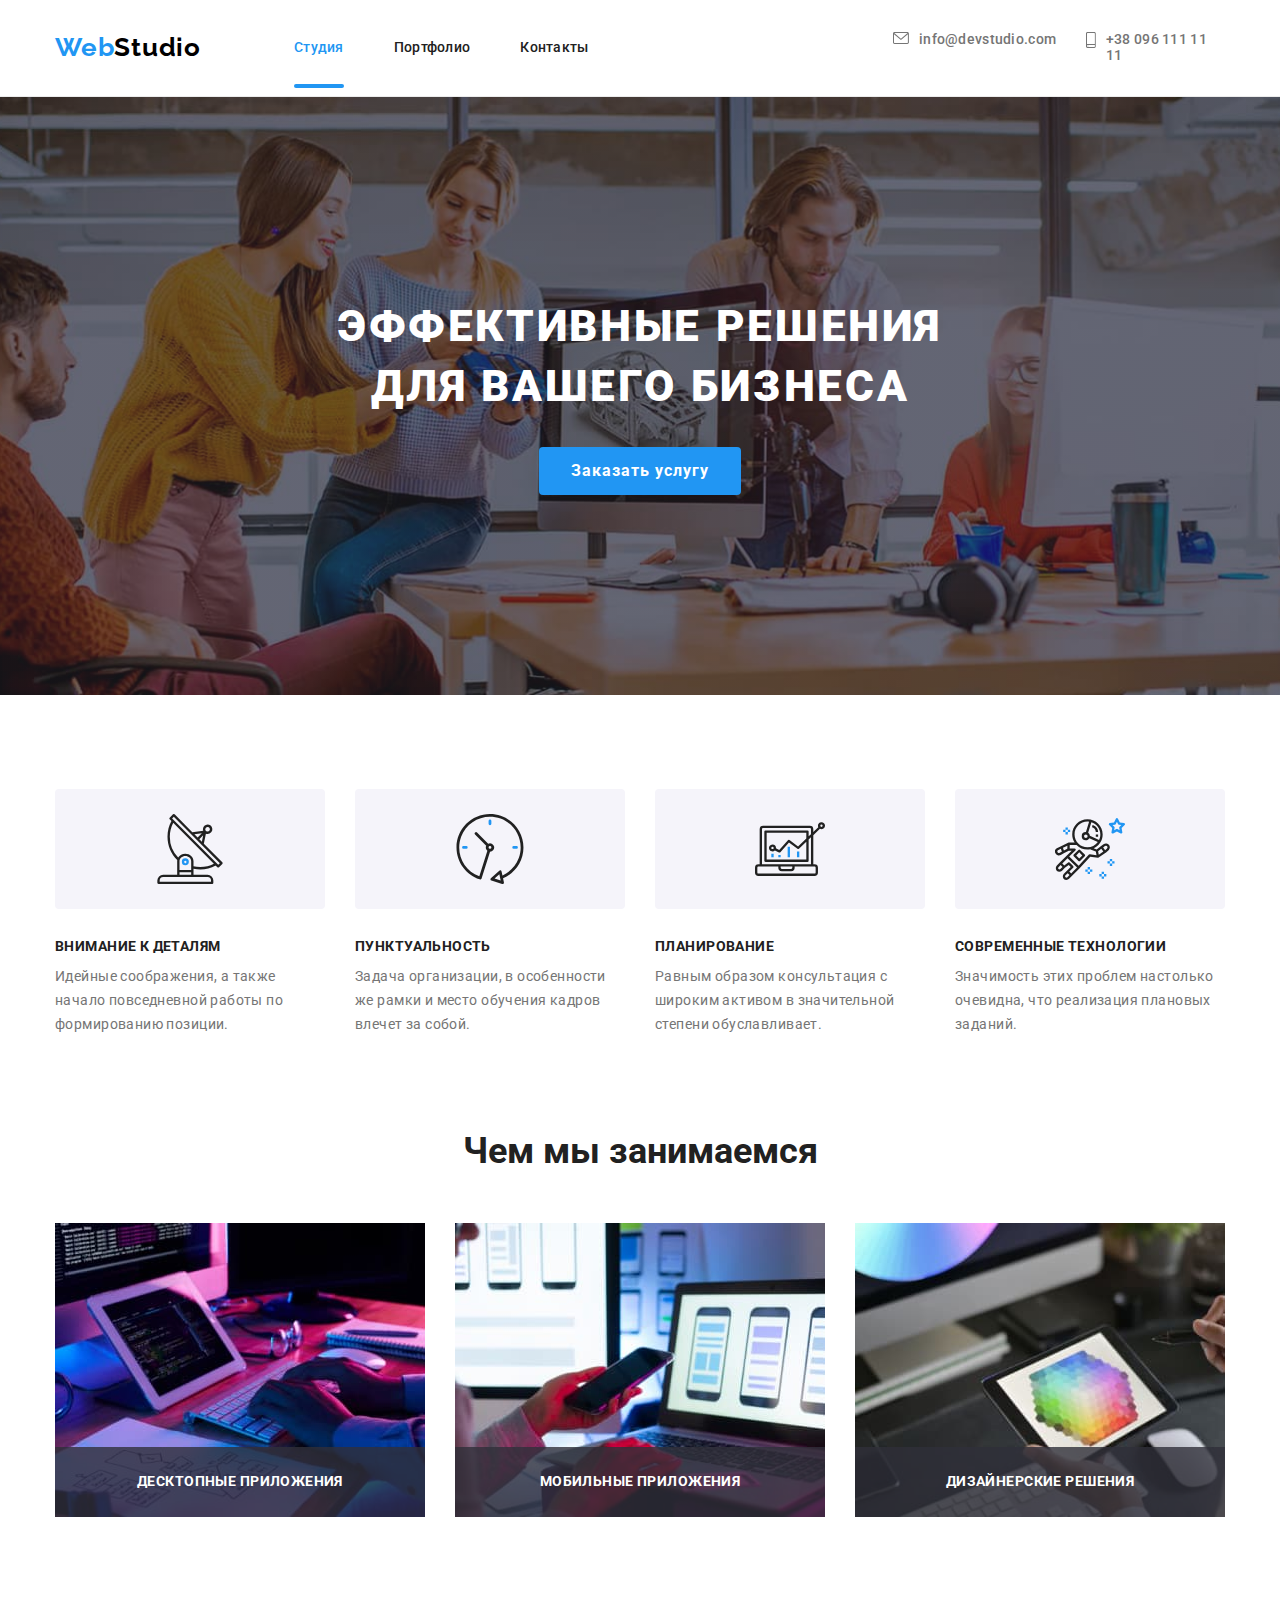
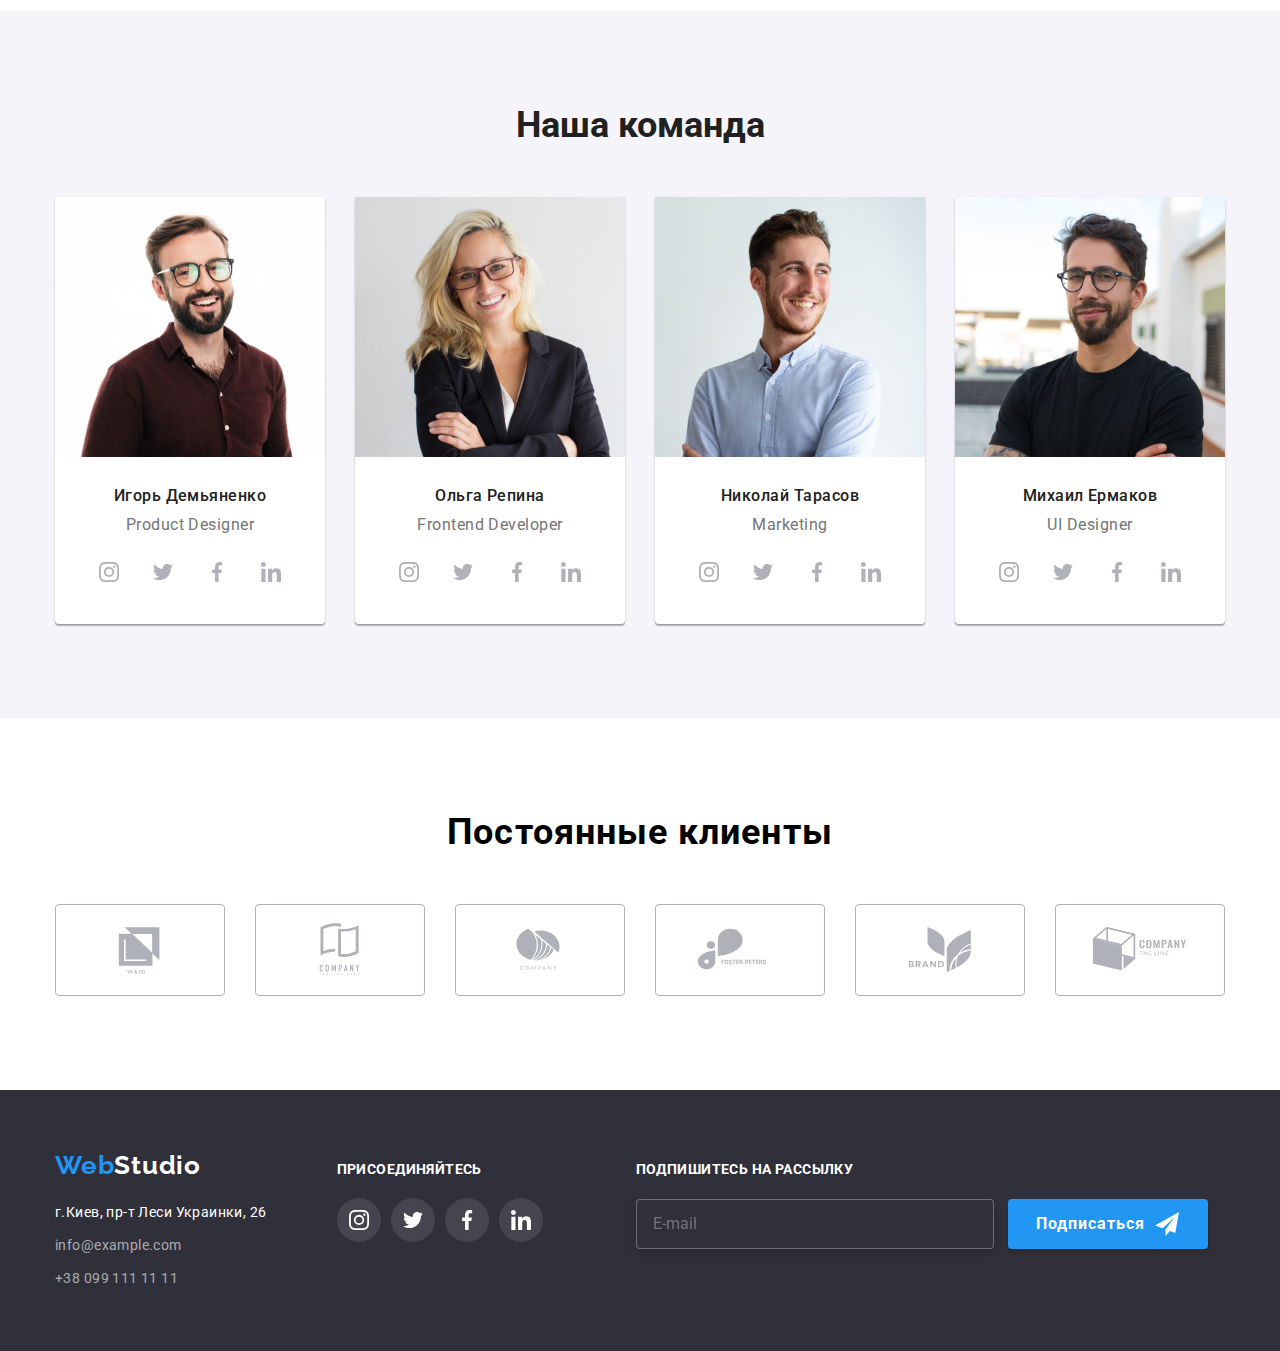
==== index.html @ eba752a4 "Initial commit" ====
<!DOCTYPE html>
<html lang="ru">
	<head>
		<meta charset="UTF-8" />
		<meta http-equiv="X-UA-Compatible" content="IE=edge" />
		<meta name="viewport" content="width=device-width, initial-scale=1.0" />
		<title>Document</title>
		<link
			href="https://fonts.googleapis.com/css2?family=Raleway:wght@700&family=Roboto:wght@400;500;700;900&display=swap"
			rel="stylesheet"
		/>
		<link
			rel="stylesheet"
			href="https://cdnjs.cloudflare.com/ajax/libs/modern-normalize/1.1.0/modern-normalize.min.css"
		/>
		<link rel="stylesheet" href="./css/main.css" />
	</head>
	<body>
    <header class="header">
      <div class="container nav-box">
        <nav class="site-nav">
          <a class="link-logo link link-logo-header" href="/"> <span class="logo">Web</span>Studio </a>
          <ul class="site-nav-list list">
            <li class="site-nav-item">
              <a class="site-nav-link link current-page  link-header current" href="./index.html">Студия</a>
            </li>
            <li class="site-nav-item">
              <a class="site-nav-link link  link-header " href="./portfolio.html">Портфолио</a>
            </li>
            <li class="site-nav-item">
              <a class="site-nav-link link link-header" href="">Контакты</a>
            </li>
          </ul>
        </nav>
        <ul class="contact-list list ">
          <li class="contact-list-item">
            <a class="contact-link link " href="mailto:info@devstudio.com">
              <svg class="contact-list-icon" width="16px" height="12px">
                <use href="./images/symbol-defs.svg#envelope"></use>
              </svg>
              info@devstudio.com
            </a>
    
          </li>
          <li class="contact-list-item">
            <a class="contact-link link " href="tel:+380961111111">
              <svg class="contact-list-icon" width="10px" height="16px">
                <use href="./images/symbol-defs.svg#smartphone"></use>
              </svg>+38 096 111 11 11
            </a>
    
          </li>
        </ul>
      </div>
    </header>
		<main>
			<section class="hero">
				<div class="container">
					<h1 class="hero-title">Эффективные решения для вашего бизнеса</h1>
					<button class="btn" type="button" data-modal-open>Заказать услугу</button>
					<div class="backdrop is-hidden" data-modal>
						<div class="modal-wrapper">
							<button class="modal-btn" type="button" data-modal-close>
								<svg class="modal-btn-svg" fill="#000" xmlns="http://www.w3.org/2000/svg" width="11px" height="11px">
									<path
										d="M11 1.108 9.892 0 5.5 4.392 1.108 0 0 1.108 4.392 5.5 0 9.892 1.108 11 5.5 6.608 9.892 11 11 9.892 6.608 5.5 11 1.108Z"
										fill=""
									/>
								</svg>
							</button>
							<strong class="form-title">Оставьте свои данные, мы вам перезвоним</strong>
							<form class="modal-form">
								<!--данные пользователя-->
								<label class="form-group">
									<span class="form-label">Имя</span>
									<div class="form-input-box">
									<input class="form-input" type="text" name="user-name">	
									<svg class="form-icon" width="12px" height="12px">
										<use href="./images/symbol-defs.svg#icon-user"></use>
									</svg>
									</div>
								</label>
								
									<label class="form-group">
										<span class="form-label">Телефон</span>
										<div class="form-input-box">
										<input class="form-input" type="phone" name="user-name">
										<svg class="form-icon" width="13px" height="13px">
											<use href="./images/symbol-defs.svg#icon-modal-phone"></use>
										</svg>
										</div>
									</label>
									
										<label class="form-group">
											<span class="form-label">Почта</span>
											<div class="form-input-box">
											<input class="form-input" type="mail" name="user-name">
											<svg class="form-icon" width="15px" height="12px">
												<use href="./images/symbol-defs.svg#icon-modal-mail"></use>
											</svg>
											</div>
										</label>
										<label class="form-group-area">
											<span class="form-label">Комментарий</span>
											<textarea class="form-textarea" name="" id="" cols="10" rows="5" placeholder="Введите текст"></textarea>
										</label>
										<!--policy-privacy-->
										<label class="form-policy-group">
											<input type="checkbox" class="checkbox vissual-hidden"/>
											<span class="custom-checkbox">
												<svg class="custom-checkbox-icon" width="11px" height="8px">
													<use href="./images/symbol-defs.svg#icon-checked"></use>
												</svg>
											</span>
											<span class="form-policy-description"> Соглашаюсь с рассылкой и принимаю
											<a href="" class="policy-link">Условия договора</a>
											</span>
										</label>
										<button class="submit-btn" type="submit">Отправить</button>
							</form>
						</div>
					</div>
				</div>
			</section>
			<section class="section benefits-list">
				<div class="container">
					<h2 class="vissual-hidden">Наши преимущества</h2>

					<ul class="list list-ben">
						<li class="list-ben-item">
							<div class="list-ben-btn">
								<svg class="list-ben-icon">
									<use href="./images/symbol-defs.svg#antenna"></use>
								</svg>
							</div>
							<h3 class="benefits-title">Внимание к деталям</h3>
							<p class="benefits-item">
								Идейные соображения, а также начало повседневной работы по формированию позиции.
							</p>
						</li>
						<li class="list-ben-item">
							<div class="list-ben-btn">
								<svg class="list-ben-icon">
									<use href="./images/symbol-defs.svg#clock"></use>
								</svg>
							</div>
							<h3 class="benefits-title">Пунктуальность</h3>
							<p class="benefits-item">
								Задача организации, в особенности же рамки и место обучения кадров влечет за собой.
							</p>
						</li>
						<li class="list-ben-item">
							<div class="list-ben-btn">
								<svg class="list-ben-icon">
									<use href="./images/symbol-defs.svg#diagram"></use>
								</svg>
							</div>
							<h3 class="benefits-title">Планирование</h3>
							<p class="benefits-item">
								Равным образом консультация с широким активом в значительной степени обуславливает.
							</p>
						</li>
						<li class="list-ben-item">
							<div class="list-ben-btn">
								<svg class="list-ben-icon">
									<use href="./images/symbol-defs.svg#astronaut"></use>
								</svg>
							</div>
							<h3 class="benefits-title">Современные технологии</h3>
							<p class="benefits-item">Значимость этих проблем настолько очевидна, что реализация плановых заданий.</p>
						</li>
					</ul>
				</div>
			</section>
			<section class="section about-box">
				<div class="container">
					<h2 class="main-title">Чем мы занимаемся</h2>
					<ul class="list main-list">
						<li class="main-list-item">
							<a class="main-list-item-cont" description="Десктопные приложения" href="">
								<img src="./images/boxes/codding.jpg" alt="Пишем код" width="370" />
							</a>
						</li>
						<li class="main-list-item">
							<a class="main-list-item-cont" description="Мобильные приложения" href="">
								<img src="./images/boxes/adaptation.jpg" alt="Адаптируем" width="370" />
							</a>
						</li>
						<li class="main-list-item">
							<a class="main-list-item-cont" description="Дизайнерские решения" href="">
								<img src="./images/boxes/Design.jpg" alt="Делаем дизайн" width="370" />
							</a>
						</li>
					</ul>
				</div>
			</section>
			<section class="section our-team">
				<div class="container">
					<h2 class="main-title our-team-title">Наша команда</h2>
					<ul class="list team-list">
						<li class="team-list-item">
							<a href="">
								<img src="./images/workers/ihor.jpg" alt="Игорь Демьяненко" width="270" />
							</a>
							<div class="demyanenko">
								<h3 class="title-worker">Игорь Демьяненко</h3>
								<p class="title-worker-item" lang="en">Product Designer</p>
								<ul class="list social-list">
									<li class="social">
										<a href="" class="social-link">
											<svg class="social-icon">
												<use href="./images/symbol-defs.svg#instagram"></use>
											</svg>
										</a>
									</li>
									<li class="social">
										<a href="" class="social-link" >
											<svg class="social-icon">
												<use href="./images/symbol-defs.svg#twitter"></use>
											</svg>
										</a>
									</li>
									<li class="social">
										<a href="" class="social-link">
											<svg class="social-icon">
												<use href="./images/symbol-defs.svg#facebook"></use>
											</svg>
										</a>
									</li>

									<li class="social">
										<a href="" class="social-link">
											<svg class="social-icon">
												<use href="./images/symbol-defs.svg#linkedin"></use>
											</svg>
										</a>
									</li>
								</ul>
							</div>
						</li>
						<li class="team-list-item">
							<a href="">
								<img src="./images/workers/olha.jpg" alt="Ольга Репина" width="270" />
							</a>
							<div class="repina">
								<h3 class="title-worker">Ольга Репина</h3>
								<p class="title-worker-item" lang="en">Frontend Developer</p>
								<ul class="list social-list">
									<li class="social">
										<a href="" class="social-link">
											<svg class="social-icon">
												<use href="./images/symbol-defs.svg#instagram"></use>
											</svg>
										</a>
									</li>
									<li class="social">
										<a href="" class="social-link">
											<svg class="social-icon">
												<use href="./images/symbol-defs.svg#twitter"></use>
											</svg>
										</a>
									</li>
									<li class="social">
										<a href="" class="social-link">
											<svg class="social-icon">
												<use href="./images/symbol-defs.svg#facebook"></use>
											</svg>
										</a>
									</li>

									<li class="social">
										<a href="" class="social-link">
											<svg class="social-icon">
												<use href="./images/symbol-defs.svg#linkedin"></use>
											</svg>
										</a>
									</li>
								</ul>
							</div>
						</li>
						<li class="team-list-item">
							<a href="">
								<img src="./images/workers/nikolay.jpg" alt="Николай Тарасов" width="270" />
							</a>
							<div class="tarasov">
								<h3 class="title-worker">Николай Тарасов</h3>
								<p class="title-worker-item" lang="en">Marketing</p>
								<ul class="list social-list">
									<li class="social">
										<a href="" class="social-link">
											<svg class="social-icon">
												<use href="./images/symbol-defs.svg#instagram"></use>
											</svg>
										</a>
									</li>
									<li class="social">
										<a href="" class="social-link">
											<svg class="social-icon">
												<use href="./images/symbol-defs.svg#twitter"></use>
											</svg>
										</a>
									</li>
									<li class="social">
										<a href="" class="social-link">
											<svg class="social-icon">
												<use href="./images/symbol-defs.svg#facebook"></use>
											</svg>
										</a>
									</li>

									<li class="social">
										<a href="" class="social-link">
											<svg class="social-icon">
												<use href="./images/symbol-defs.svg#linkedin"></use>
											</svg>
										</a>
									</li>
								</ul>
							</div>
						</li>
						<li class="team-list-item">
							<a href="">
								<img src="./images/workers/mykhail.jpg" alt="Михаил Ермаков" width="270" />
							</a>
							<div class="ermakov">
								<h3 class="title-worker">Михаил Ермаков</h3>
								<p class="title-worker-item" lang="en">UI Designer</p>
								<ul class="list social-list">
									<li class="social">
										<a href="" class="social-link">
											<svg class="social-icon">
												<use href="./images/symbol-defs.svg#instagram"></use>
											</svg>
										</a>
									</li>
									<li class="social">
										<a href="" class="social-link">
											<svg class="social-icon">
												<use href="./images/symbol-defs.svg#twitter"></use>
											</svg>
										</a>
									</li>
									<li class="social">
										<a href="" class="social-link">
											<svg class="social-icon">
												<use href="./images/symbol-defs.svg#facebook"></use>
											</svg>
										</a>
									</li>

									<li class="social">
										<a href="" class="social-link">
											<svg class="social-icon">
												<use href="./images/symbol-defs.svg#linkedin"></use>
											</svg>
										</a>
									</li>
								</ul>
							</div>
						</li>
					</ul>
				</div>
			</section>
			<section class="section clients">
				<div class="container">
					<h2 class="client-title">Постоянные клиенты</h2>
					<ul class="clients-list list">
						<li class="client-list-item">
							<a href="" class="client-btn">
								<svg class="client-btn-icon">
									<use href="./images/symbol-defs.svg#Logo1"></use>
								</svg>
							</a>
						</li>
						<li class="client-list-item">
							<a href="" class="client-btn">
								<svg class="client-btn-icon">
									<use href="./images/symbol-defs.svg#Logo2"></use>
								</svg>
							</a>
						</li>
						<li class="client-list-item">
							<a href="" class="client-btn">
								<svg class="client-btn-icon">
									<use href="./images/symbol-defs.svg#Logo3"></use>
								</svg>
							</a>
						</li>
						<li class="client-list-item">
							<a href="" class="client-btn">
								<svg class="client-btn-icon">
									<use href="./images/symbol-defs.svg#Logo4"></use>
								</svg>
							</a>
						</li>
						<li class="client-list-item">
							<a href="" class="client-btn">
								<svg class="client-btn-icon">
									<use href="./images/symbol-defs.svg#Logo5"></use>
								</svg>
							</a>
						</li>
						<li class="client-list-item">
							<a href="" class="client-btn">
								<svg class="client-btn-icon">
									<use href="./images/symbol-defs.svg#Logo6"></use>
								</svg>
							</a>
						</li>
					</ul>
				</div>
			</section>
		</main>
		<footer class="footer">
			<div class="container foot-cont">
				<div class="footer-left">
					<a class="link-logo link footer-link" href="/">
						<span class="logo">Web</span><span class="logo-item">Studio</span>
					</a>
					<address class="foot-info">
						<ul class="list address-main">
							<li class="address-main-item"><a class="address link" href="">г.Киев, пр-т Леси Украинки, 26</a>
							</li>
							<li class="address-main-item"><a class="address-item link"
									href="mailto:info@example.com">info@example.com</a>
							</li>
							<li class="address-main-item"><a class="address-item link" href="tel:+380991111111">+38 099 111 11
									11</a></li>
						</ul>
					</address>
				</div>
				<div class="fotter-right">
					<h3 class="footer-title">присоединяйтесь</h3>
					<ul class="list footer-list">
						<li class="footer-list-item">
							<a href="" class="footer-btn">
								<svg class="footer-icon">
									<use href="./images/symbol-defs.svg#instagram"></use>
								</svg>
							</a>
						</li>
						<li class="footer-list-item">
							<a href="" class="footer-btn">
								<svg class="footer-icon">
									<use href="./images/symbol-defs.svg#twitter"></use>
								</svg>
							</a>
						</li>
						<li class="footer-list-item">
							<a href="" class="footer-btn">
								<svg class="footer-icon">
									<use href="./images/symbol-defs.svg#facebook"></use>
								</svg>
							</a>
						</li>
						<li class="footer-list-item">
							<a href="" class="footer-btn">
								<svg class="footer-icon">
									<use href="./images/symbol-defs.svg#linkedin"></use>
								</svg>
							</a>
						</li>
					</ul>
				</div>
				<div class="fotter-modal">
					<strong class="fotter-label">подпишитесь на рассылку</strong>
					<form class="footer-form">
						<label class="footer-modal-group">
							<input type="mail" name="user-mail" class="footer-form-input" placeholder="E-mail" />
						</label>
						<button type="submit" class="footer-form-btn">
							Подписаться
							<svg class="footer-form-icon" width="24px" height="24px">
								<use href="./images/symbol-defs.svg#icon-send"></use>
							</svg>
						</button>
					</form>
				</div>
			</div>
		</footer>
    <script src="./js/modal.js"></script>
	</body>
</html>
---- css/main.css ----
:root {
  --duration: 250ms;
  --timing-function: cubic-bezier(0.4, 0, 0.2, 1);
  --primary-text-color: #212121;
  --secondary-text-color: #757575;
  --primary-white-color: #ffffff;
  --accent-color: #2196f3;
  --backround-color: #2f303a;
}
body {
	background-color: var(--primary-white-color);
	font-family: "Roboto", sans-serif;
}

a {
	color: var(--primary-text-color);
	text-decoration: none;
}
.vissual-hidden {
	position: absolute;
	white-space: nowrap;
	width: 1px;
	height: 1px;
	overflow: hidden;
	border: 0;
	padding: 0;
	margin: -1px;
	clip: rect(0 0 0 0);
	clip-path: inset(50%);
}
.list {
	list-style-type: none;
	margin: 0;
	padding: 0;
}
.container {
	width: 1200px;
	padding-right: 15px;
	padding-left: 15px;
	margin-left: auto;
	margin-right: auto;
}
h1,
h2,
h3,
p,
ul {
	margin: 0;
}
img {
	display: block;
}
.section {
	padding-top: 94px;
	padding-bottom: 94px;
}

/*header*/
/*nav-section*/
.header {
	border-bottom: 1px solid #ececec;
}

.link-header {
	padding-top: 32px;
	padding-bottom: 32px;
	display: inline-block;
}

.link-logo-header {
	padding-top: 24px;
	padding-bottom: 24px;
}

.nav-box {
	display: flex;
	align-items: center;
}

.link-logo {
	font-family: "Raleway", sans-serif;
	color: #000000;
	font-weight: 700;
	font-size: 26px;
	line-height: 1.19;
	letter-spacing: 0.03em;
	margin-right: 93px;
}

.logo {
	color: var(--accent-color);
}

.site-nav {
	display: flex;
}

.current-page {
	color: var(--accent-color);
}

.site-nav-list {
	color: var(--primary-text-color);
	font-weight: 500;
	font-size: 14px;
	line-height: 1.14;
	letter-spacing: 0.02em;
	margin-right: 305px;
	padding: 0;
	display: flex;
	width: 294px;
}

.site-nav-item {
	color: black;
}

.site-nav-item:not(:last-child) {
	margin-right: 50px;
}

.site-nav-link {
	position: relative;
	transition: color var(--duration) var(--timing-function);
}

.site-nav-link:hover,
.site-nav-link:focus {
	color: var(--accent-color);
}

.site-nav-link.current::after {
	position: absolute;
	bottom: 0;
	left: 0;
	content: '';
	display: block;
	width: 100%;
	height: 4px;
	background-color: var(--accent-color);
	border-radius: 2px;
}

.site-nav-link:hover::after {
	position: absolute;
	bottom: 0;
	left: 0;
	content: '';
	display: block;
	width: 100%;
	height: 4px;
	background-color: var(--accent-color);
	border-radius: 2px;
}

/*contact-section*/

.contact-list {
	display: flex;
	padding-top: 32px;
	padding-bottom: 32px;
}

.contact-list-item {
	display: inline-flex;
}

.contact-list-icon {
	margin-right: 10px;
	fill: currentColor;
}

.contact-list-item:not(:last-child) {
	margin-right: 30px;
}

.contact-link {
	color: var(--secondary-text-color);
	font-weight: 500;
	font-size: 14px;
	line-height: 1.14;
	letter-spacing: 0.02em;
	display: flex;
	transition: color var(--duration) var(--timing-function);
}

.contact-link:hover,
.contact-link:focus,
.contact-list-icon:hover {
color: var(--accent-color);
transition: transform var(--duration) var(--timing-function);
}
/*main*/
.hero {
	background-color: var(--backround-color);
	padding-top: 200px;
	padding-bottom: 200px;
	text-align: center;
	max-width: 1600px;
	margin-left: auto;
	margin-right: auto;
	background-image: linear-gradient(to right, rgba(47, 48, 58, 0.4), rgba(47, 48, 58, 0.4)),
		url(../images/background.jpg);
	background-size: cover;
	background-repeat: no-repeat;
	background-position: center;
}
/* modal-form*/
.hero .btn{

}
.backdrop{
	position: fixed;
	background-color: rgba(0, 0, 0, 0.2);
	width: 100%;
	height: 100%;
	left: 0px;
	top: 0px;
	z-index: 1;
	transition: opacity var(--duration) var(--timing-function),
			visibility var(--duration) var(--timing-function);
	
}
.backdrop.is-hidden{
	opacity: 0;
	visibility: hidden;
	pointer-events: none;
	
}
.modal-wrapper{
	position: absolute;
	background-color: var(--primary-white-color) ;
	padding: 40px;
	width: 528px;
	left: 50%;
	top: 50%;
	transform: translate(-50%, -45%);
	box-shadow: 0px 1px 3px rgba(0, 0, 0, 0.12), 0px 1px 1px rgba(0, 0, 0, 0.14), 0px 2px 1px rgba(0, 0, 0, 0.2);
	border-radius: 4px;
	transition: transform var(--duration) var(--timing-function);

}
.backdrop.is-hidden .modal-wrapper {
	transform: translate(-50%, -50%) scale(0.5);
}
.modal-btn{
	position: absolute;
	width: 30px;
	height: 30px;
	right: 8px;
	top: 8px;
	display: flex;
	justify-content: center;
	align-items: center;
	padding: 0;
	border-radius: 50%;
	cursor: pointer;
	border: 1px solid rgba(0, 0, 0, 0.1);
	background-color: transparent;
	
}
.modal-btn-svg{
transition: fill var(--duration) var(--timing-function);
}
.modal-btn:hover .modal-btn-svg
{
	fill: var(--accent-color) ;
}
/*modal-form*/
.form-title{
	display: block;
	margin-bottom: 30px;
	text-align: center;
	font-family: 'Roboto';
	font-style: normal;
	font-weight: 700;
	font-size: 20px;
	line-height: 1.15;
	text-align: center;
	letter-spacing: 0.03em;
	color: var(--primary-text-color);
}
.modal-form{

}
.form-group
{
	display: block;
	margin: 0;
}
.form-group:not(:last-child){
	margin-bottom: 10px;
}
.form-label{
	display: block;
	width: 25px;
	font-family: 'Roboto';
	font-style: normal;
	font-weight: 400;
	font-size: 12px;
	line-height: 1.16;
	letter-spacing: 0.01em;
	padding: 0;
	color: var(--secondary-text-color);
	margin-bottom: 5px;
}
.form-input-box{
	position: relative;
}
.form-input{
	display: block;
	border: 1px solid rgba(33, 33, 33, 0.2);
	border-radius: 4px;
	box-sizing: border-box;
	width: 100%;
	height: 40px;
	padding: 10px 36px;
	outline: transparent;
	cursor: pointer;
	transition: border-color var(--duration) var(--timing-function);
}
.form-input:hover,
.form-input:focus
{
	border-color: var(--accent-color);
	cursor: pointer;
}
.form-input:hover+.form-icon,
.form-input:focus+.form-icon
{
	fill: var(--accent-color);
}



.form-icon{
	display: block;
	position: absolute;
	top:50%;
	left: 5%;
	transform: translate(-50%,-50%);
	fill: #212121;
	transition: fill var(--duration) var(--timing-function);
}
.form-textarea{
	display: block;
	width: 100%;
	border: 1px solid rgba(33, 33, 33, 0.2);
	border-radius: 4px;
	padding: 12px 16px;
	resize: none;
	transition: border-color var(--duration) var(--timing-function);
}
.form-textarea::placeholder{
	color: rgba(117, 117, 117, 0.5);
	font-family: 'Roboto';
	font-style: normal;
	font-weight: 400;
	font-size: 12px;
	line-height: 1.16;
	letter-spacing: 0.01em;
	
}
.form-textarea:hover,
.form-textarea:focus
{
	border-color:var(--accent-color)
}
.form-group-area{
	display: block;
	margin-bottom: 20px;
}
.form-policy-group {
	display: flex;
	align-items:center ;
	justify-content: center;
	margin-bottom: 30px;
	
}
.checkbox {
	
}
.custom-checkbox{
	display: flex;
	justify-content: center;
	align-items: center;
	margin-right: 9px;
	width: 16px;
	height: 15px;
	border-radius: 2px; 
	outline: 2px solid var(--primary-text-color);
	outline-offset: -2px;
	transition: background-color var(--duration) var(--timing-function);
}
.checkbox:checked+.custom-checkbox{
	background-color: var(--accent-color);
	outline: none;
	transition: outline var(--duration) var(--timing-function);
}
.custom-checkbox-icon{
	fill: var(--primary-white-color);
	opacity: 0;
	transition: opacity var(--duration) var(--timing-function);
}
.checkbox:checked + .custom-checkbox .custom-checkbox-icon{
	opacity: 1;
}
.form-policy-description{
	font-family: 'Roboto';
	font-style: normal;
	font-weight: 400;
	font-size: 14px;
	line-height: 1.7;
	letter-spacing: 0.03em;
	color: var(--secondary-text-color);
}
.policy-link{
	color: var(--accent-color);
	text-decoration: underline;
}
.submit-btn{
	background-color: var(--accent-color);
	box-shadow: 0px 4px 4px rgba(0, 0, 0, 0.15);
	border-radius: 4px;
	width: 200px;
	height: 50px;
	border-color: transparent;
	color: var(--primary-white-color);
	font-family: 'Roboto';
	font-style: normal;
	font-weight: 700;
	font-size: 16px;
	line-height: 1.87;	
	align-items: center;
	text-align: center;
	letter-spacing: 0.06em;
	cursor: pointer;
	transition: background-color var(--duration) var(--timing-function),
				box-shadow var(--duration) var(--timing-function);
}
.submit-btn:hover,
.submit-btn:focus	{
	background-color: #188CE8;
}
.hero-title {	
	color: var(--primary-white-color);
	font-weight: 900;
	font-size: 44px;
	line-height: 1.36;
	text-align: center;
	letter-spacing: 0.06em;
	text-transform: uppercase;
	width: 696px;
	margin-top: 0;
	margin-bottom: 30px;
	margin-right: auto;
	margin-left: auto;
}

.btn {
	background-color: var(--accent-color);
	color: var(--primary-white-color);
	font-family: "Roboto", sans-serif;
	font-weight: 700;
	font-size: 16px;
	line-height: 1.8;
	letter-spacing: 0.06em;
	cursor: pointer;
	padding: 10px 32px;
	border: none;
	border-radius: 4px;
}

/*our-benefits*/
.benefits-list {
	padding-bottom: 94px;
}
.benefits {
	color: rgba(255, 255, 255, 1);
}
.list-ben {
	display: flex;
	padding: 0;
	margin: 0;
}
.list-ben-item {
	margin-right: 30px;
	width: 270px;
}
.list-ben-btn {
	display:flex;
	justify-content: center;
	width: 270px;
	height: 120px;
	border: none;
	background-color: rgba(245, 244, 250, 1);
	align-items: center;
	border-radius: 4px;
	margin-bottom: 30px;
}
.list-ben-icon {
	width: 70px;
	height: 70px;
}
.benefits-title {
	color: var(--primary-text-color);
	font-weight: 700;
	font-size: 14px;
	line-height: 1.14;
	letter-spacing: 0.03em;
	text-transform: uppercase;
	margin-bottom: 0;
	margin-top: 0;
}
.list-ben-item:not(:last-child) {
}
.benefits-item {
	color: var(--secondary-text-color);
	font-weight: 400;
	font-size: 14px;
	line-height: 1.71;
	letter-spacing: 0.03em;
	margin-top: 10px;
	margin-bottom: 0;
}
.main-title {
	color: var(--primary-text-color);
	font-weight: 700;
	font-size: 36px;
	line-height: 1.16;
	text-align: center;
	margin-top: 0;
	margin-bottom: 50px;
	margin-left: 0;
	margin-right: 0;
}

.about-box {
	padding-bottom: 94px;
	padding-top: 0;
	
	
}
.main-list {
	display: flex;
	padding: 0;
	
	
}
.main-list-item{
	position: relative;
}
.main-list-item-cont::after{
	content: attr(description);
	position: absolute;
	background-color:rgba(47, 48, 58, 0.8);
	display: flex;
	width: 100%;
	height: 70px;
	bottom: 0;
	left: 0;
	color:var(--primary-white-color);
	justify-content: center;
	align-items: center;
	font-family: 'Roboto';
	font-style: normal;
	font-weight: 700;
	font-size: 14px;
	line-height: 1.14;
	letter-spacing: 0.03em;
	text-transform: uppercase;
	
}
.main-list-item:not(:last-child) {
	margin-right: 30px;
}
.our-team {
	background-color: rgba(245, 244, 250, 1);
	padding-top: 94px;
}
.our-team-title {
}
.social-list {
	display: flex;
	justify-content: center;
	align-items: center;
	margin-top: 16px;
	margin-bottom: 30px;
}
.social {
	width: 44px;
	height: 44px;
	
}
.social:not(:last-child) {
	margin-right: 10px;
}
.social-link:hover,
.social-link:focus {
	background-color: var(--accent-color);
	transition: fill var(--duration) var(--timing-function);
}
.social-link {
	width: 100%;
	height: 100%;
	display: flex;
	justify-content: center;
	align-items: center;
	border-radius: 50%;
	transition: background-color var(--duration) var(--timing-function);
}
.social-link:hover .social-icon,
.social-link:focus .social-icon {
	fill: var(--primary-white-color);
	transition: transform var(--duration) var(--timing-function);
}

.social-icon {
	width: 20px;
	height: 20px;
	fill: #afb1b8;
	transition: fill var(--duration) var(--timing-function);
	
}
.team-list {
	display: flex;
	padding: 0;
}
.team-list-item {
	width: 270px;
	box-shadow: 0px 1px 3px rgba(0, 0, 0, 0.12), 0px 1px 1px rgba(0, 0, 0, 0.14), 0px 2px 1px rgba(0, 0, 0, 0.2);
	border-radius: 0px 0px 4px 4px;
	background-color: var(--primary-white-color);
}
.team-list-item:not(:last-child) {
	margin-right: 30px;
}
.demyanenko,
.repina,
.tarasov,
.ermakov {
	padding-top: 30px;
}
.title-worker {
	color: var(--primary-text-color);
	font-weight: 500;
	font-size: 16px;
	line-height: 1.18;
	text-align: center;
	letter-spacing: 0.03em;
	margin-bottom: 10px;
}
.title-worker-item {
	color: var(--secondary-text-color);
	font-weight: 400;
	font-size: 16px;
	line-height: 1.18;
	text-align: center;
	letter-spacing: 0.03em;
}
/*clients*/
.clients {
	align-items: center;
}
.client-title {
	font-family: "Roboto";
	font-style: normal;
	font-weight: 700;
	font-size: 36px;
	line-height: 1.16;
	text-align: center;
	letter-spacing: 0.03em;
	margin-bottom: 50px;
}
.clients-list {
	display: flex;
	justify-content: center;
	align-items: center;
}
.client-list-item {
	display: flex;
	border: 1px solid #afb1b8;
	border-radius: 4px;
	width: 170px;
	height: 92px;
	justify-content: center;
	align-items: center;
}
.client-list-item:not(:last-child) {
	margin-right: 30px;
}
.client-btn {
	display: flex;
	justify-content: center;
	align-items: center;
	width: 100%;
	height: 100%;
	transition: border-color var(--duration) var(--timing-function);
}
.client-btn-icon {
	width: 106px;
	height: 60px;
	fill: #afb1b8;
	transition: fill var(--duration) var(--timing-function);
}
.client-btn:hover .client-btn-icon,
.client-btn:focus .client-btn-icon {
	fill: var(--accent-color);
}
.client-list-item:hover,	
.client-list-item:focus {
	border-color: var(--accent-color);
	
}

/*footer*/
.footer {
	background-color: var(--backround-color);
	padding-top: 60px;
	padding-bottom: 60px;
}

.foot-cont {
	display: flex;
	align-items: baseline;
}

.footer-left {
	margin-right: 70px;
}

.foot-info {
	margin-top: 20px;
}

.logo-item {
	color: var(--primary-white-color);
}

.address {
	color: var(--primary-white-color);
	font-style: normal;
	font-weight: 400;
	font-size: 14px;
	line-height: 1.71;
	letter-spacing: 0.03em;
}

.address-main-item:not(:last-child) {
	margin-bottom: 9px;
}

.address-item {
	color: rgba(255, 255, 255, 0.6);
	font-style: normal;
	font-weight: 400;
	font-size: 14px;
	line-height: 1.71;
	letter-spacing: 0.03em;
}

.footer-link {
	margin-right: 0;
	margin-bottom: 20px;
}

.footer-title {
	font-family: "Roboto";
	font-style: normal;
	font-weight: 700;
	font-size: 14px;
	line-height: 1.14;
	letter-spacing: 0.03em;
	text-transform: uppercase;
	color: var(--primary-white-color);
	margin-bottom: 20px;
}

.footer-list {
	display: flex;
}

.footer-list-item:not(:last-child) {
	margin-right: 10px;
}

.footer-btn {
	padding: 0;
	width: 44px;
	height: 44px;
	border-color: transparent;
	background-color: rgba(255, 255, 255, 0.1);
	border-radius: 50%;
	color: #fff;
	display: flex;
	align-items: center;
	justify-content: center;
	transition: background-color var(--duration) var(--timing-function);
}

.footer-icon {
	width: 20px;
	height: 20px;
	fill: currentColor;
	transition: fill var(--duration) var(--timing-function);
}

.footer-btn:hover,
.footer-btn:focus {
	background-color: var(--accent-color);
	transition: transform var(--duration) var(--timing-function);
}

.fotter-modal {
	display: block;
	margin-left: 93px;
}

.fotter-text {
	display: block;

}

.fotter-label {
	font-family: 'Roboto';
	font-style: normal;
	font-weight: 700;
	font-size: 14px;
	line-height: 1.14;
	letter-spacing: 0.03em;
	text-transform: uppercase;
	color: var(--primary-white-color);
}

.fotter-modal-group {
	display: flex;
}

.footer-form-input {
	width: 358px;
	height: 50px;
	border: 1px solid rgba(255, 255, 255, 0.3);
	filter: drop-shadow(0px 4px 4px rgba(0, 0, 0, 0.15));
	border-radius: 4px;
	margin-top: 20px;
	background-color: #2F303A;
	padding: 15px 16px;
	cursor: pointer;
	color: var(--primary-white-color);
}

.footer-form-btn {
	padding: 0;
	font-family: 'Roboto';
	font-style: normal;
	font-weight: 700;
	font-size: 16px;
	line-height: 30px;
	display: inline-flex;
	align-items: center;
	text-align: center;
	letter-spacing: 0.06em;
	align-items: center;
	justify-content: center;
	margin-left: 10px;
	background-color: var(--accent-color);
	color: var(--primary-white-color);
	width: 200px;
	height: 50px;
	box-shadow: 0px 4px 4px rgba(0, 0, 0, 0.15);
	border-radius: 4px;
	border-color: transparent;
	cursor: pointer;
}

.footer-form-icon {
	margin-left: 10px;
}
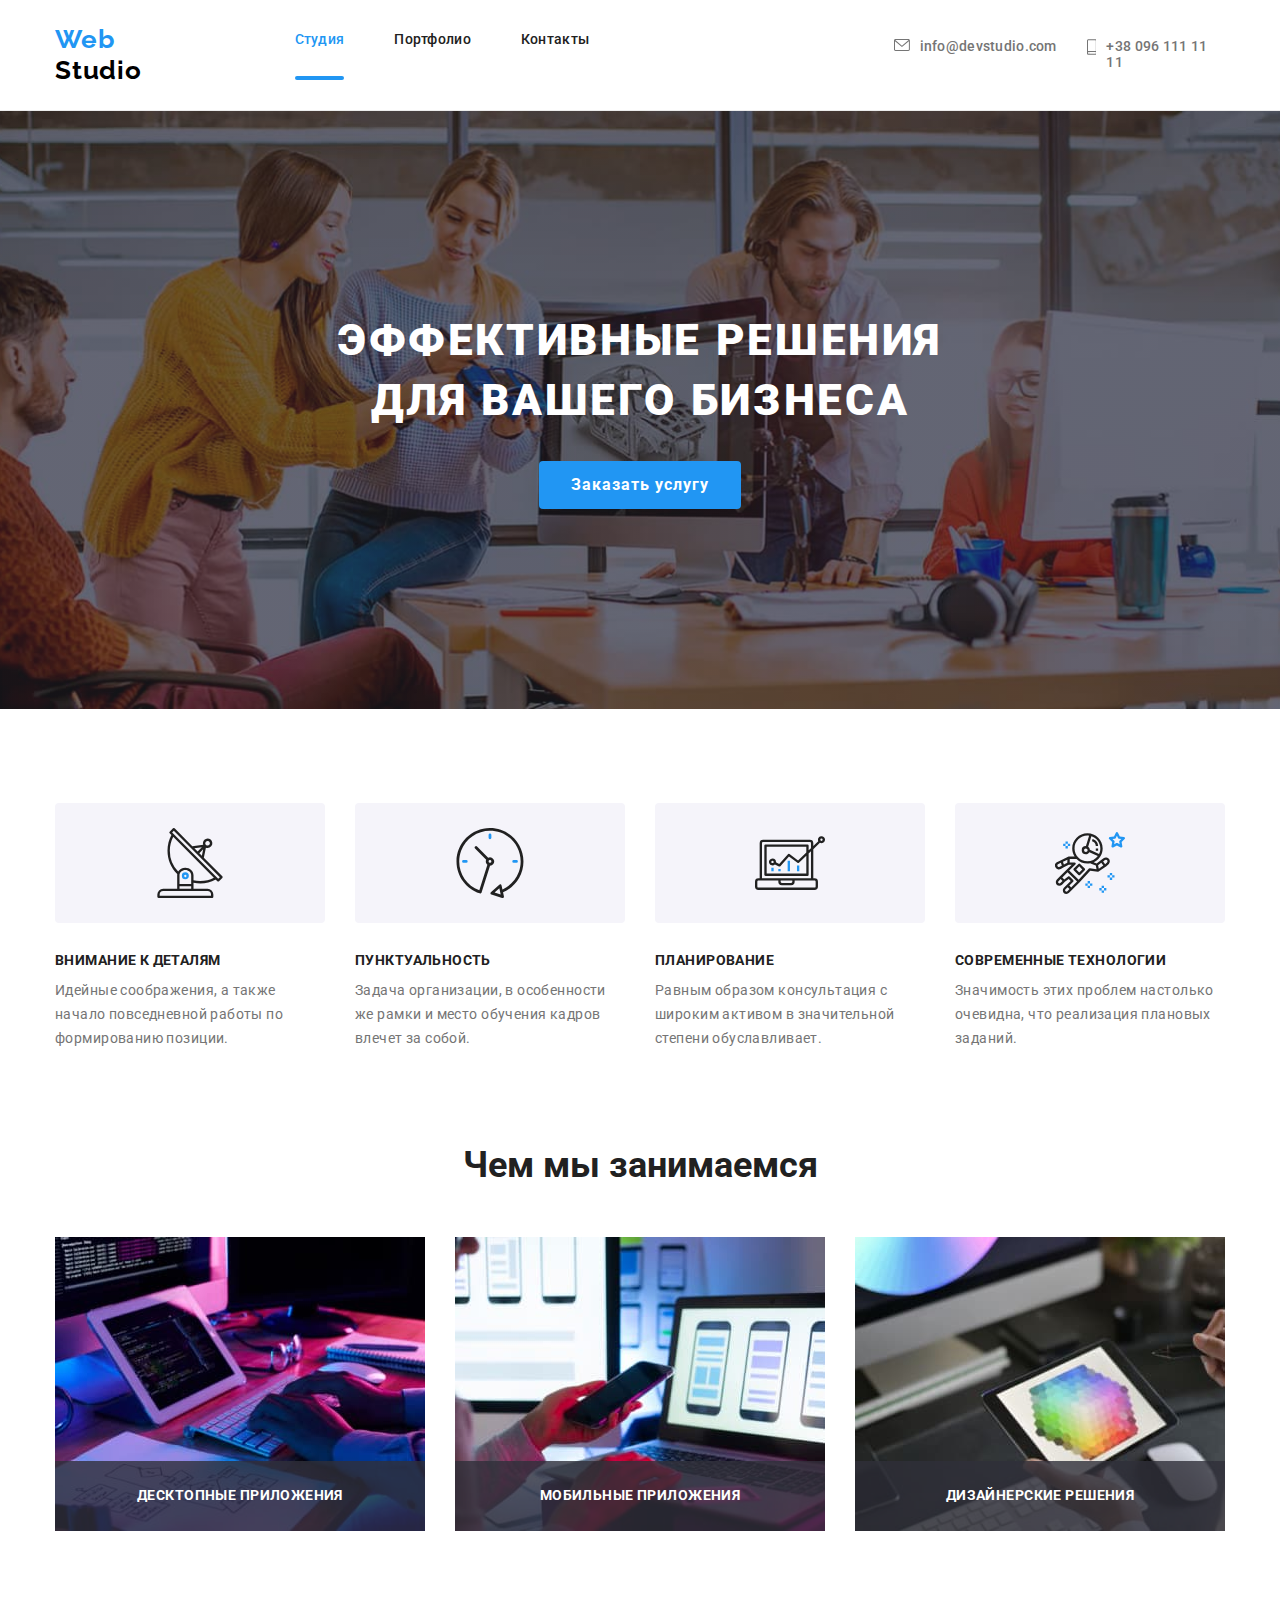
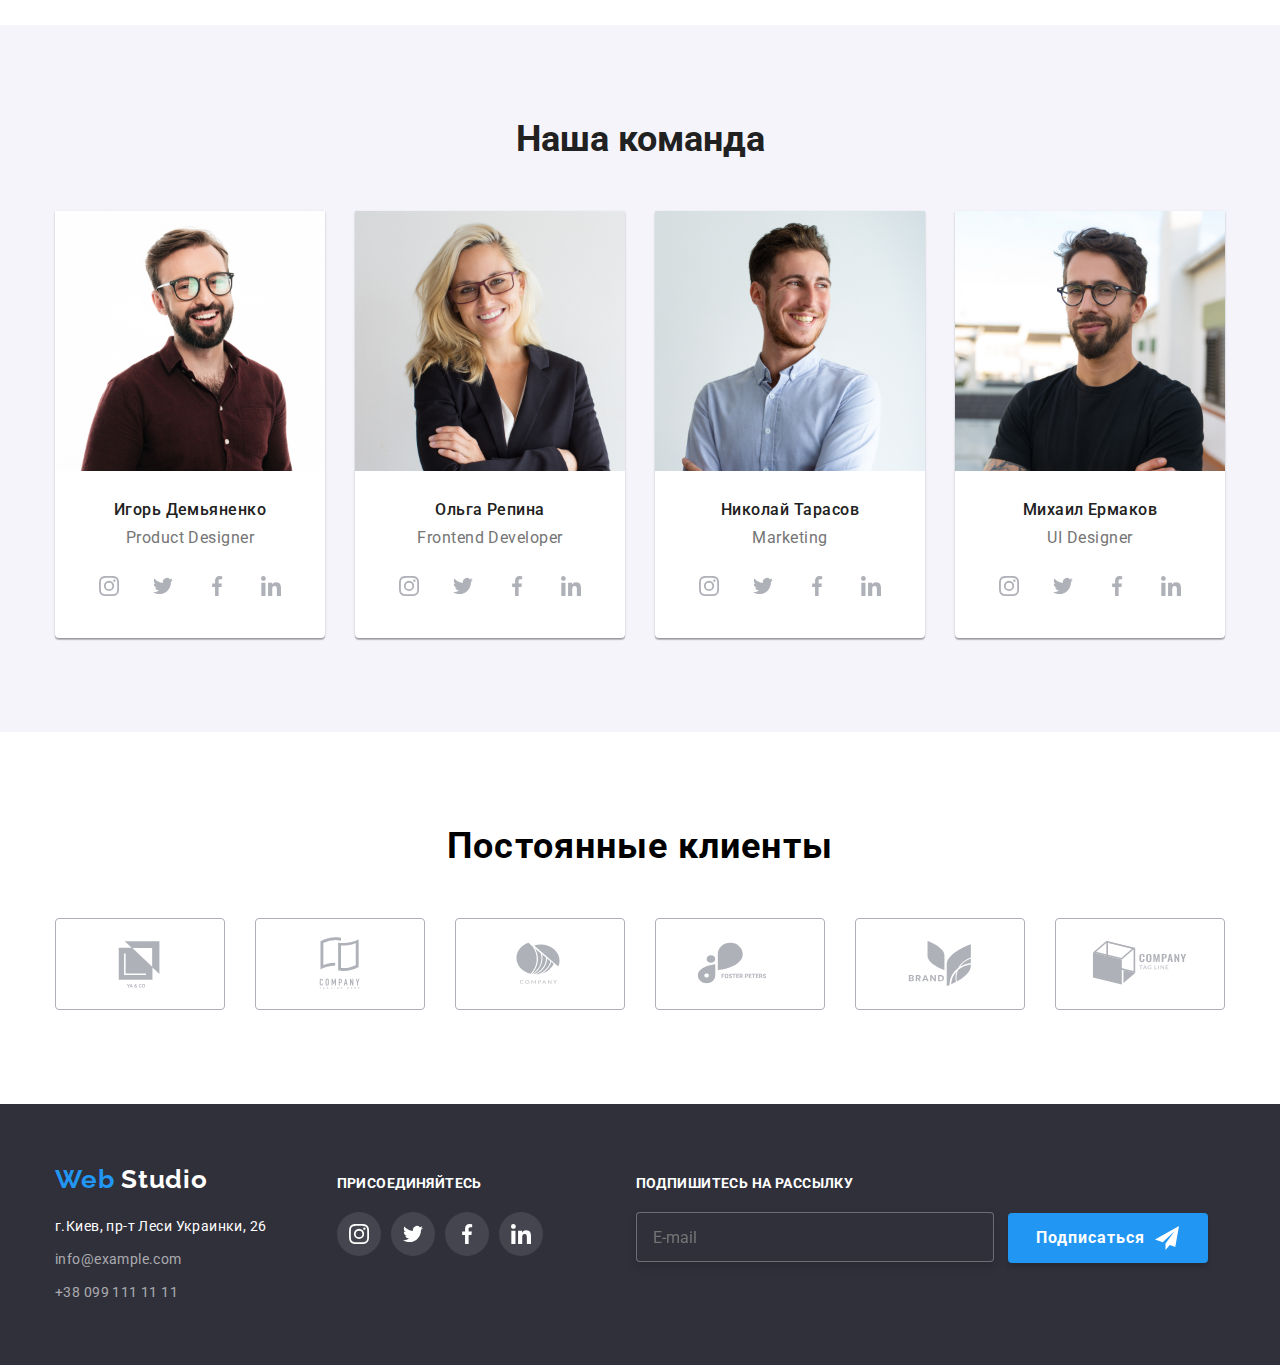
==== commit 313f0fe4: "Update index.html" ====
--- a/index.html
+++ b/index.html
@@ -16,43 +16,45 @@
 		<link rel="stylesheet" href="./css/main.css" />
 	</head>
 	<body>
-    <header class="header">
-      <div class="container nav-box">
-        <nav class="site-nav">
-          <a class="link-logo link link-logo-header" href="/"> <span class="logo">Web</span>Studio </a>
-          <ul class="site-nav-list list">
-            <li class="site-nav-item">
-              <a class="site-nav-link link current-page  link-header current" href="./index.html">Студия</a>
-            </li>
-            <li class="site-nav-item">
-              <a class="site-nav-link link  link-header " href="./portfolio.html">Портфолио</a>
-            </li>
-            <li class="site-nav-item">
-              <a class="site-nav-link link link-header" href="">Контакты</a>
-            </li>
-          </ul>
-        </nav>
-        <ul class="contact-list list ">
-          <li class="contact-list-item">
-            <a class="contact-link link " href="mailto:info@devstudio.com">
-              <svg class="contact-list-icon" width="16px" height="12px">
-                <use href="./images/symbol-defs.svg#envelope"></use>
-              </svg>
-              info@devstudio.com
-            </a>
-    
-          </li>
-          <li class="contact-list-item">
-            <a class="contact-link link " href="tel:+380961111111">
-              <svg class="contact-list-icon" width="10px" height="16px">
-                <use href="./images/symbol-defs.svg#smartphone"></use>
-              </svg>+38 096 111 11 11
-            </a>
-    
-          </li>
-        </ul>
-      </div>
-    </header>
+		<header class="header">
+			<div class="container nav-box">
+				<nav class="site-nav">
+					<a class="link-logo link link-logo-header" href="/">
+						<span class="logo">Web</span>
+						Studio
+					</a>
+					<ul class="site-nav-list list">
+						<li class="site-nav-item">
+							<a class="site-nav-link link current-page link-header current" href="./index.html">Студия</a>
+						</li>
+						<li class="site-nav-item">
+							<a class="site-nav-link link link-header" href="./portfolio.html">Портфолио</a>
+						</li>
+						<li class="site-nav-item">
+							<a class="site-nav-link link link-header" href="">Контакты</a>
+						</li>
+					</ul>
+				</nav>
+				<ul class="contact-list list">
+					<li class="contact-list-item">
+						<a class="contact-link link" href="mailto:info@devstudio.com">
+							<svg class="contact-list-icon" width="16px" height="12px">
+								<use href="./images/symbol-defs.svg#envelope"></use>
+							</svg>
+							info@devstudio.com
+						</a>
+					</li>
+					<li class="contact-list-item">
+						<a class="contact-link link" href="tel:+380961111111">
+							<svg class="contact-list-icon" width="10px" height="16px">
+								<use href="./images/symbol-defs.svg#smartphone"></use>
+							</svg>
+							+38 096 111 11 11
+						</a>
+					</li>
+				</ul>
+			</div>
+		</header>
 		<main>
 			<section class="hero">
 				<div class="container">
@@ -74,49 +76,57 @@
 								<label class="form-group">
 									<span class="form-label">Имя</span>
 									<div class="form-input-box">
-									<input class="form-input" type="text" name="user-name">	
-									<svg class="form-icon" width="12px" height="12px">
-										<use href="./images/symbol-defs.svg#icon-user"></use>
-									</svg>
+										<input class="form-input" type="text" name="user-name" />
+										<svg class="form-icon" width="12px" height="12px">
+											<use href="./images/symbol-defs.svg#icon-user"></use>
+										</svg>
 									</div>
 								</label>
-								
-									<label class="form-group">
-										<span class="form-label">Телефон</span>
-										<div class="form-input-box">
-										<input class="form-input" type="phone" name="user-name">
+
+								<label class="form-group">
+									<span class="form-label">Телефон</span>
+									<div class="form-input-box">
+										<input class="form-input" type="phone" name="user-name" />
 										<svg class="form-icon" width="13px" height="13px">
 											<use href="./images/symbol-defs.svg#icon-modal-phone"></use>
 										</svg>
-										</div>
-									</label>
-									
-										<label class="form-group">
-											<span class="form-label">Почта</span>
-											<div class="form-input-box">
-											<input class="form-input" type="mail" name="user-name">
-											<svg class="form-icon" width="15px" height="12px">
-												<use href="./images/symbol-defs.svg#icon-modal-mail"></use>
-											</svg>
-											</div>
-										</label>
-										<label class="form-group-area">
-											<span class="form-label">Комментарий</span>
-											<textarea class="form-textarea" name="" id="" cols="10" rows="5" placeholder="Введите текст"></textarea>
-										</label>
-										<!--policy-privacy-->
-										<label class="form-policy-group">
-											<input type="checkbox" class="checkbox vissual-hidden"/>
-											<span class="custom-checkbox">
-												<svg class="custom-checkbox-icon" width="11px" height="8px">
-													<use href="./images/symbol-defs.svg#icon-checked"></use>
-												</svg>
-											</span>
-											<span class="form-policy-description"> Соглашаюсь с рассылкой и принимаю
-											<a href="" class="policy-link">Условия договора</a>
-											</span>
-										</label>
-										<button class="submit-btn" type="submit">Отправить</button>
+									</div>
+								</label>
+
+								<label class="form-group">
+									<span class="form-label">Почта</span>
+									<div class="form-input-box">
+										<input class="form-input" type="mail" name="user-name" />
+										<svg class="form-icon" width="15px" height="12px">
+											<use href="./images/symbol-defs.svg#icon-modal-mail"></use>
+										</svg>
+									</div>
+								</label>
+								<label class="form-group-area">
+									<span class="form-label">Комментарий</span>
+									<textarea
+										class="form-textarea"
+										name=""
+										id=""
+										cols="10"
+										rows="5"
+										placeholder="Введите текст"
+									></textarea>
+								</label>
+								<!--policy-privacy-->
+								<label class="form-policy-group">
+									<input type="checkbox" class="checkbox vissual-hidden" />
+									<span class="custom-checkbox">
+										<svg class="custom-checkbox-icon" width="11px" height="8px">
+											<use href="./images/symbol-defs.svg#icon-checked"></use>
+										</svg>
+									</span>
+									<span class="form-policy-description">
+										Соглашаюсь с рассылкой и принимаю
+										<a href="" class="policy-link">Условия договора</a>
+									</span>
+								</label>
+								<button class="submit-btn" type="submit">Отправить</button>
 							</form>
 						</div>
 					</div>
@@ -214,7 +224,7 @@
 										</a>
 									</li>
 									<li class="social">
-										<a href="" class="social-link" >
+										<a href="" class="social-link">
 											<svg class="social-icon">
 												<use href="./images/symbol-defs.svg#twitter"></use>
 											</svg>
@@ -415,17 +425,18 @@
 			<div class="container foot-cont">
 				<div class="footer-left">
 					<a class="link-logo link footer-link" href="/">
-						<span class="logo">Web</span><span class="logo-item">Studio</span>
+						<span class="logo">Web</span>
+						<span class="logo-item">Studio</span>
 					</a>
 					<address class="foot-info">
 						<ul class="list address-main">
-							<li class="address-main-item"><a class="address link" href="">г.Киев, пр-т Леси Украинки, 26</a>
+							<li class="address-main-item"><a class="address link" href="">г.Киев, пр-т Леси Украинки, 26</a></li>
+							<li class="address-main-item">
+								<a class="address-item link" href="mailto:info@example.com">info@example.com</a>
 							</li>
-							<li class="address-main-item"><a class="address-item link"
-									href="mailto:info@example.com">info@example.com</a>
+							<li class="address-main-item">
+								<a class="address-item link" href="tel:+380991111111">+38 099 111 11 11</a>
 							</li>
-							<li class="address-main-item"><a class="address-item link" href="tel:+380991111111">+38 099 111 11
-									11</a></li>
 						</ul>
 					</address>
 				</div>
@@ -478,6 +489,6 @@
 				</div>
 			</div>
 		</footer>
-    <script src="./js/modal.js"></script>
+		<script src="./js/modal.js"></script>
 	</body>
 </html>
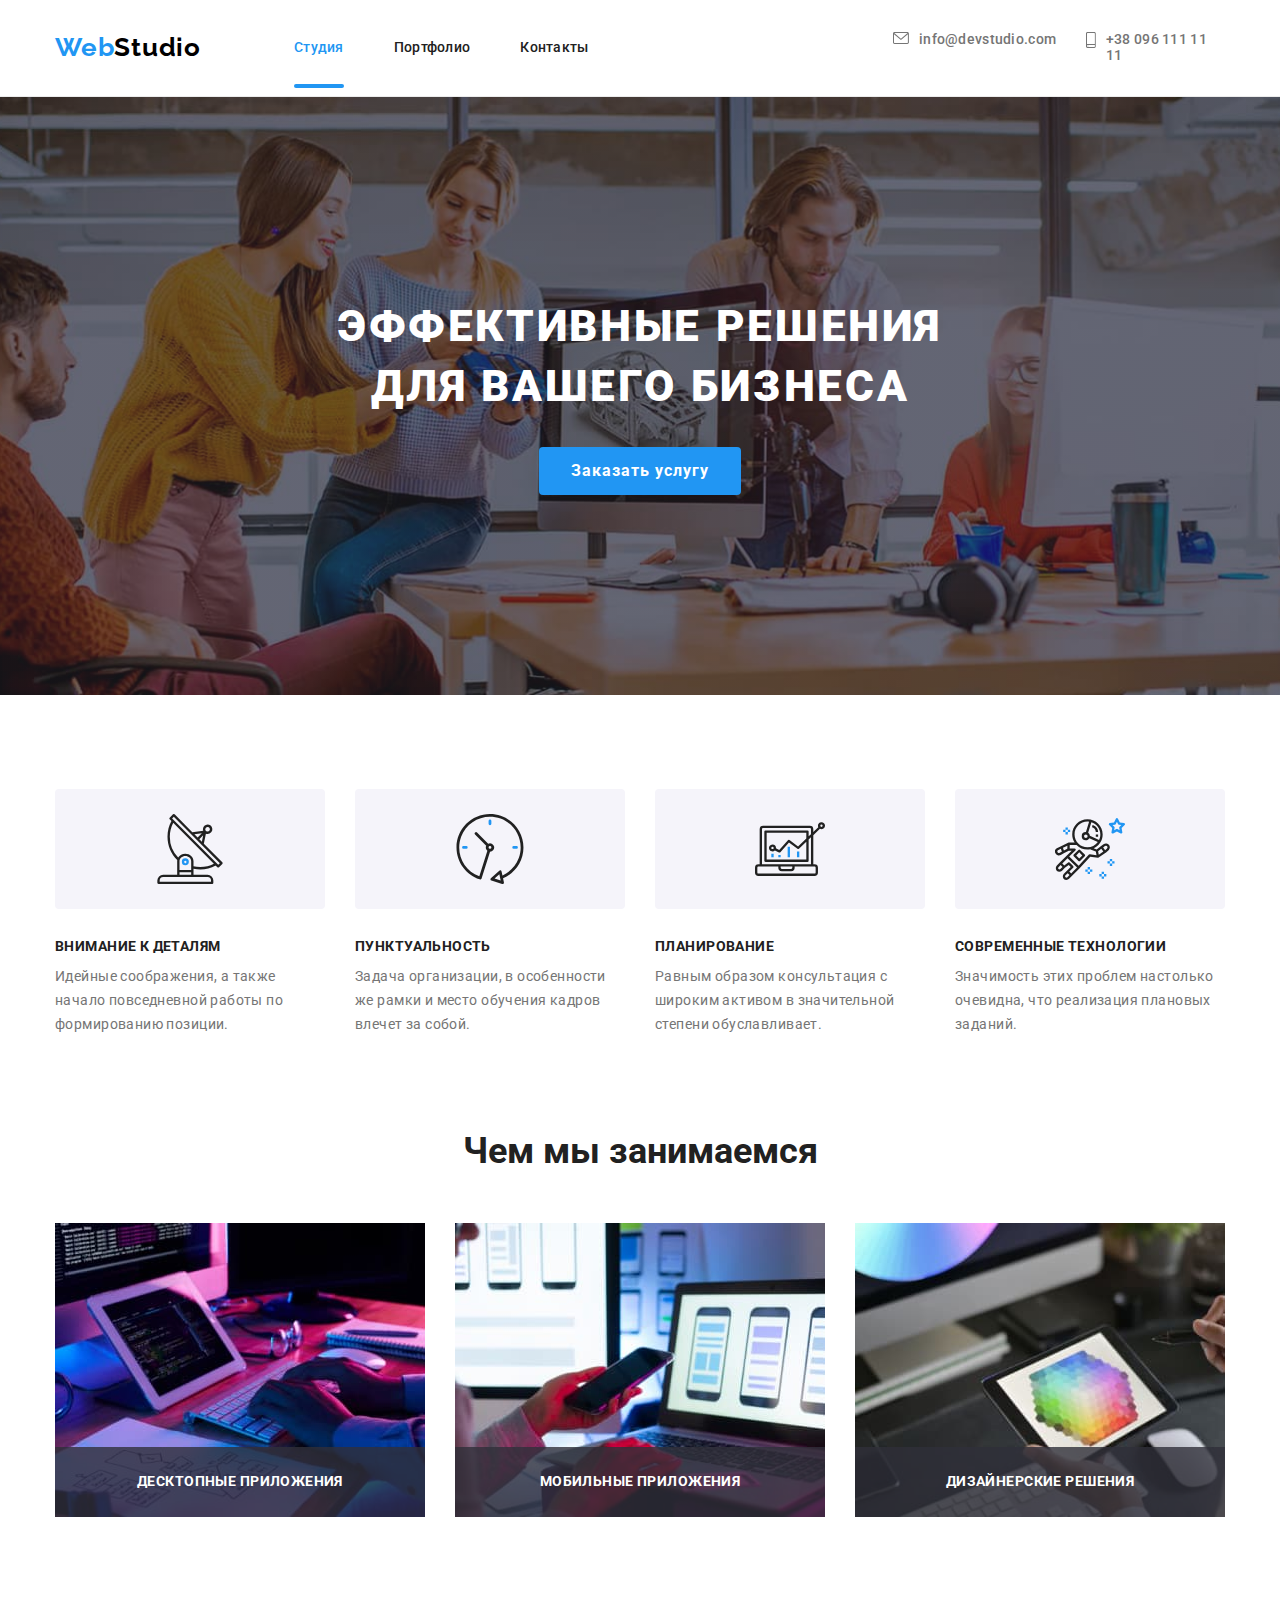
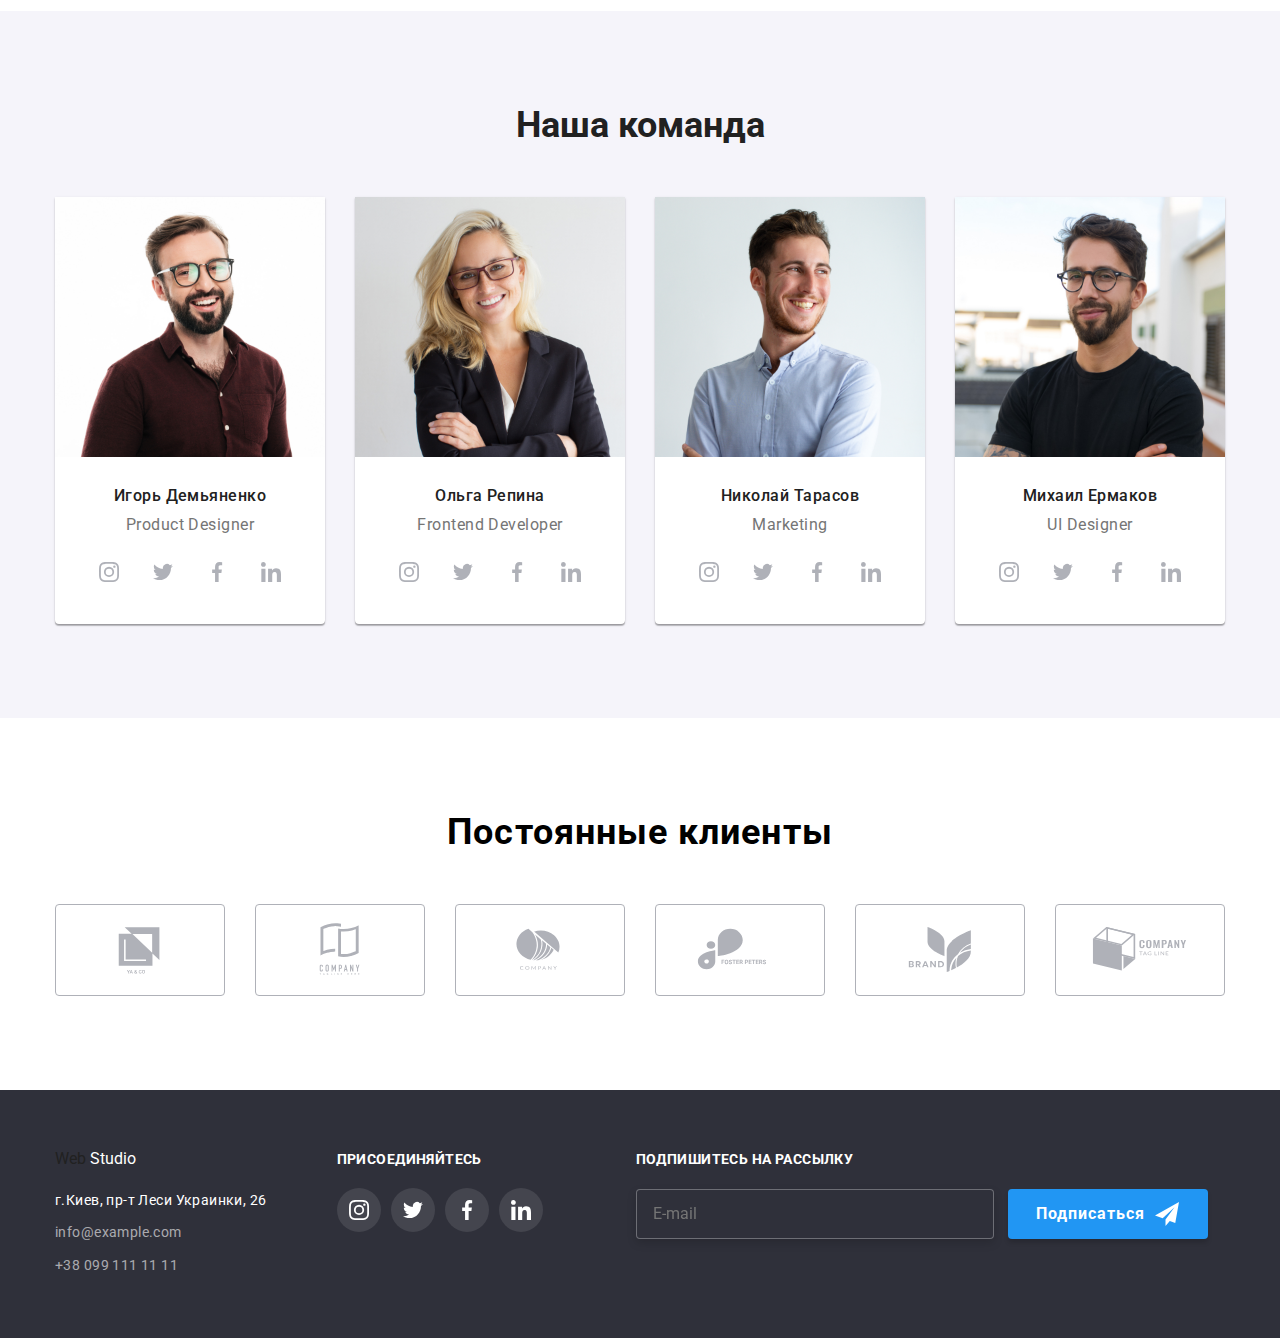
==== commit a363ef9f: "edits" ====
--- a/index.html
+++ b/index.html
@@ -16,54 +16,54 @@
 		<link rel="stylesheet" href="./css/main.css" />
 	</head>
 	<body>
-		<header class="header">
-			<div class="container nav-box">
-				<nav class="site-nav">
-					<a class="link-logo link link-logo-header" href="/">
-						<span class="logo">Web</span>
-						Studio
-					</a>
-					<ul class="site-nav-list list">
-						<li class="site-nav-item">
-							<a class="site-nav-link link current-page link-header current" href="./index.html">Студия</a>
-						</li>
-						<li class="site-nav-item">
-							<a class="site-nav-link link link-header" href="./portfolio.html">Портфолио</a>
-						</li>
-						<li class="site-nav-item">
-							<a class="site-nav-link link link-header" href="">Контакты</a>
-						</li>
-					</ul>
-				</nav>
-				<ul class="contact-list list">
-					<li class="contact-list-item">
-						<a class="contact-link link" href="mailto:info@devstudio.com">
-							<svg class="contact-list-icon" width="16px" height="12px">
-								<use href="./images/symbol-defs.svg#envelope"></use>
-							</svg>
-							info@devstudio.com
-						</a>
+	<header class="header">
+		<div class="container header__box">
+			<nav class="navigation">
+				<a class="navigation__logo navigation__logo-header link" href="/">
+					<span class="navigation_text--logo">Web</span>Studio 
+				</a>
+				<ul class="navigation__list list">
+					<li class="navigation__item navigation__item--color">
+						<a class="site-nav-link link current-page current link-header" href="./index.html">Студия</a>
 					</li>
-					<li class="contact-list-item">
-						<a class="contact-link link" href="tel:+380961111111">
-							<svg class="contact-list-icon" width="10px" height="16px">
-								<use href="./images/symbol-defs.svg#smartphone"></use>
-							</svg>
-							+38 096 111 11 11
-						</a>
+					<li class="navigation__item navigation__item--color">
+						<a class="site-nav-link link  link-header" href="./portfolio.html">Портфолио</a>
+					</li>
+					<li class="navigation__item navigation__item--color">
+						<a class="site-nav-link link link-header" href="#contacts">Контакты</a>
 					</li>
 				</ul>
-			</div>
-		</header>
+			</nav>
+			<ul class="contact list ">
+				<li class="contact__item">
+					<a class="contact__link link " href="mailto:info@devstudio.com">
+						<svg class="contact__icon" width="16px" height="12px">
+							<use href="./images/symbol-defs.svg#envelope"></use>
+						</svg>
+						info@devstudio.com
+					</a>
+	
+				</li>
+				<li class="contact__list">
+					<a class="contact__link link" href="tel:+380961111111">
+						<svg class="contact__icon" width="10px" height="16px">
+							<use href="./images/symbol-defs.svg#smartphone"></use>
+						</svg>+38 096 111 11 11
+					</a>
+	
+				</li>
+			</ul>
+		</div>
+	</header>
 		<main>
 			<section class="hero">
 				<div class="container">
-					<h1 class="hero-title">Эффективные решения для вашего бизнеса</h1>
-					<button class="btn" type="button" data-modal-open>Заказать услугу</button>
+					<h1 class="hero__title">Эффективные решения для вашего бизнеса</h1>
+					<button class="hero__btn" type="button" data-modal-open>Заказать услугу</button>
 					<div class="backdrop is-hidden" data-modal>
-						<div class="modal-wrapper">
-							<button class="modal-btn" type="button" data-modal-close>
-								<svg class="modal-btn-svg" fill="#000" xmlns="http://www.w3.org/2000/svg" width="11px" height="11px">
+						<div class="modal">
+							<button class="modal__btn" type="button" data-modal-close>
+								<svg class="modal__svg" fill="#000" xmlns="http://www.w3.org/2000/svg" width="11px" height="11px">
 									<path
 										d="M11 1.108 9.892 0 5.5 4.392 1.108 0 0 1.108 4.392 5.5 0 9.892 1.108 11 5.5 6.608 9.892 11 11 9.892 6.608 5.5 11 1.108Z"
 										fill=""
@@ -115,7 +115,7 @@
 								</label>
 								<!--policy-privacy-->
 								<label class="form-policy-group">
-									<input type="checkbox" class="checkbox vissual-hidden" />
+									<input type="checkbox" class="checkbox vissual__hidden" />
 									<span class="custom-checkbox">
 										<svg class="custom-checkbox-icon" width="11px" height="8px">
 											<use href="./images/symbol-defs.svg#icon-checked"></use>
@@ -132,52 +132,52 @@
 					</div>
 				</div>
 			</section>
-			<section class="section benefits-list">
+			<section class="section benefits__list">
 				<div class="container">
-					<h2 class="vissual-hidden">Наши преимущества</h2>
-
-					<ul class="list list-ben">
-						<li class="list-ben-item">
-							<div class="list-ben-btn">
-								<svg class="list-ben-icon">
+					<h2 class="vissual__hidden">Наши преимущества</h2>
+
+					<ul class="list list__ben">
+						<li class="list__item">
+							<div class="list__btn">
+								<svg class="list__icon">
 									<use href="./images/symbol-defs.svg#antenna"></use>
 								</svg>
 							</div>
-							<h3 class="benefits-title">Внимание к деталям</h3>
-							<p class="benefits-item">
+							<h3 class="list__title">Внимание к деталям</h3>
+							<p class="list__text">
 								Идейные соображения, а также начало повседневной работы по формированию позиции.
 							</p>
 						</li>
-						<li class="list-ben-item">
-							<div class="list-ben-btn">
-								<svg class="list-ben-icon">
+						<li class="list__item">
+							<div class="list__btn">
+								<svg class="list__icon">
 									<use href="./images/symbol-defs.svg#clock"></use>
 								</svg>
 							</div>
-							<h3 class="benefits-title">Пунктуальность</h3>
-							<p class="benefits-item">
+							<h3 class="list__title">Пунктуальность</h3>
+							<p class="list__text">
 								Задача организации, в особенности же рамки и место обучения кадров влечет за собой.
 							</p>
 						</li>
-						<li class="list-ben-item">
-							<div class="list-ben-btn">
-								<svg class="list-ben-icon">
+						<li class="list__item">
+							<div class="list__btn">
+								<svg class="list__icon">
 									<use href="./images/symbol-defs.svg#diagram"></use>
 								</svg>
 							</div>
-							<h3 class="benefits-title">Планирование</h3>
-							<p class="benefits-item">
+							<h3 class="list__title">Планирование</h3>
+							<p class="list__text">
 								Равным образом консультация с широким активом в значительной степени обуславливает.
 							</p>
 						</li>
-						<li class="list-ben-item">
-							<div class="list-ben-btn">
-								<svg class="list-ben-icon">
+						<li class="list__item">
+							<div class="list__btn">
+								<svg class="list__icon">
 									<use href="./images/symbol-defs.svg#astronaut"></use>
 								</svg>
 							</div>
-							<h3 class="benefits-title">Современные технологии</h3>
-							<p class="benefits-item">Значимость этих проблем настолько очевидна, что реализация плановых заданий.</p>
+							<h3 class="list__title">Современные технологии</h3>
+							<p class="list__text">Значимость этих проблем настолько очевидна, что реализация плановых заданий.</p>
 						</li>
 					</ul>
 				</div>
@@ -421,7 +421,7 @@
 				</div>
 			</section>
 		</main>
-		<footer class="footer">
+		<footer class="footer" id="contacts">
 			<div class="container foot-cont">
 				<div class="footer-left">
 					<a class="link-logo link footer-link" href="/">
--- a/css/main.css
+++ b/css/main.css
@@ -16,7 +16,7 @@
 	color: var(--primary-text-color);
 	text-decoration: none;
 }
-.vissual-hidden {
+.vissual__hidden {
 	position: absolute;
 	white-space: nowrap;
 	width: 1px;
@@ -60,46 +60,35 @@
 .header {
 	border-bottom: 1px solid #ececec;
 }
-
+.header__box {
+	display: flex;
+	align-items: center;
+}
+.navigation {
+	display: flex;
+}
+.navigation__logo {
+	font-family: "Raleway", sans-serif;
+	color: #000000;
+	font-weight: 700;
+	font-size: 26px;
+	line-height: 1.19;
+	letter-spacing: 0.03em;
+	margin-right: 93px;
+}
+.navigation__logo-header {
+	padding-top: 24px;
+	padding-bottom: 24px;
+}
 .link-header {
 	padding-top: 32px;
 	padding-bottom: 32px;
 	display: inline-block;
 }
-
-.link-logo-header {
-	padding-top: 24px;
-	padding-bottom: 24px;
-}
-
-.nav-box {
-	display: flex;
-	align-items: center;
-}
-
-.link-logo {
-	font-family: "Raleway", sans-serif;
-	color: #000000;
-	font-weight: 700;
-	font-size: 26px;
-	line-height: 1.19;
-	letter-spacing: 0.03em;
-	margin-right: 93px;
-}
-
-.logo {
+.navigation_text--logo{
 	color: var(--accent-color);
 }
-
-.site-nav {
-	display: flex;
-}
-
-.current-page {
-	color: var(--accent-color);
-}
-
-.site-nav-list {
+.navigation__list {
 	color: var(--primary-text-color);
 	font-weight: 500;
 	font-size: 14px;
@@ -110,12 +99,14 @@
 	display: flex;
 	width: 294px;
 }
-
-.site-nav-item {
+.navigation__item--color {
 	color: black;
 }
-
-.site-nav-item:not(:last-child) {
+.current-page {
+	color: var(--accent-color);
+}
+
+.navigation__item:not(:last-child) {
 	margin-right: 50px;
 }
 
@@ -155,38 +146,38 @@
 
 /*contact-section*/
 
-.contact-list {
+.contact {
 	display: flex;
 	padding-top: 32px;
 	padding-bottom: 32px;
 }
 
-.contact-list-item {
+.contact__item {
 	display: inline-flex;
 }
-
-.contact-list-icon {
+.contact__link {
+	color: var(--secondary-text-color);
+	font-weight: 500;
+	font-size: 14px;
+	line-height: 1.14;
+	letter-spacing: 0.02em;
+	display: flex;
+	transition: color var(--duration) var(--timing-function);
+}
+.contact__icon {
 	margin-right: 10px;
 	fill: currentColor;
 }
 
-.contact-list-item:not(:last-child) {
+.contact__item:not(:last-child) {
 	margin-right: 30px;
 }
 
-.contact-link {
-	color: var(--secondary-text-color);
-	font-weight: 500;
-	font-size: 14px;
-	line-height: 1.14;
-	letter-spacing: 0.02em;
-	display: flex;
-	transition: color var(--duration) var(--timing-function);
-}
-
-.contact-link:hover,
-.contact-link:focus,
-.contact-list-icon:hover {
+
+
+.contact__link:hover,
+.contact__link:focus,
+.contact__icon:hover {
 color: var(--accent-color);
 transition: transform var(--duration) var(--timing-function);
 }
@@ -221,13 +212,41 @@
 			visibility var(--duration) var(--timing-function);
 	
 }
+.hero__title {
+	color: var(--primary-white-color);
+	font-weight: 900;
+	font-size: 44px;
+	line-height: 1.36;
+	text-align: center;
+	letter-spacing: 0.06em;
+	text-transform: uppercase;
+	width: 696px;
+	margin-top: 0;
+	margin-bottom: 30px;
+	margin-right: auto;
+	margin-left: auto;
+}
+
+.hero__btn {
+	background-color: var(--accent-color);
+	color: var(--primary-white-color);
+	font-family: "Roboto", sans-serif;
+	font-weight: 700;
+	font-size: 16px;
+	line-height: 1.8;
+	letter-spacing: 0.06em;
+	cursor: pointer;
+	padding: 10px 32px;
+	border: none;
+	border-radius: 4px;
+}
 .backdrop.is-hidden{
 	opacity: 0;
 	visibility: hidden;
 	pointer-events: none;
 	
 }
-.modal-wrapper{
+.modal{
 	position: absolute;
 	background-color: var(--primary-white-color) ;
 	padding: 40px;
@@ -243,7 +262,7 @@
 .backdrop.is-hidden .modal-wrapper {
 	transform: translate(-50%, -50%) scale(0.5);
 }
-.modal-btn{
+.modal__btn{
 	position: absolute;
 	width: 30px;
 	height: 30px;
@@ -259,7 +278,7 @@
 	background-color: transparent;
 	
 }
-.modal-btn-svg{
+.modal__svg{
 transition: fill var(--duration) var(--timing-function);
 }
 .modal-btn:hover .modal-btn-svg
@@ -442,52 +461,25 @@
 .submit-btn:focus	{
 	background-color: #188CE8;
 }
-.hero-title {	
-	color: var(--primary-white-color);
-	font-weight: 900;
-	font-size: 44px;
-	line-height: 1.36;
-	text-align: center;
-	letter-spacing: 0.06em;
-	text-transform: uppercase;
-	width: 696px;
-	margin-top: 0;
-	margin-bottom: 30px;
-	margin-right: auto;
-	margin-left: auto;
-}
-
-.btn {
-	background-color: var(--accent-color);
-	color: var(--primary-white-color);
-	font-family: "Roboto", sans-serif;
-	font-weight: 700;
-	font-size: 16px;
-	line-height: 1.8;
-	letter-spacing: 0.06em;
-	cursor: pointer;
-	padding: 10px 32px;
-	border: none;
-	border-radius: 4px;
-}
+
 
 /*our-benefits*/
-.benefits-list {
+.benefits__list {
 	padding-bottom: 94px;
 }
 .benefits {
 	color: rgba(255, 255, 255, 1);
 }
-.list-ben {
+.list__ben {
 	display: flex;
 	padding: 0;
 	margin: 0;
 }
-.list-ben-item {
+.list__item {
 	margin-right: 30px;
 	width: 270px;
 }
-.list-ben-btn {
+.list__btn {
 	display:flex;
 	justify-content: center;
 	width: 270px;
@@ -498,11 +490,11 @@
 	border-radius: 4px;
 	margin-bottom: 30px;
 }
-.list-ben-icon {
+.list__icon {
 	width: 70px;
 	height: 70px;
 }
-.benefits-title {
+.list__title {
 	color: var(--primary-text-color);
 	font-weight: 700;
 	font-size: 14px;
@@ -514,7 +506,7 @@
 }
 .list-ben-item:not(:last-child) {
 }
-.benefits-item {
+.list__text {
 	color: var(--secondary-text-color);
 	font-weight: 400;
 	font-size: 14px;
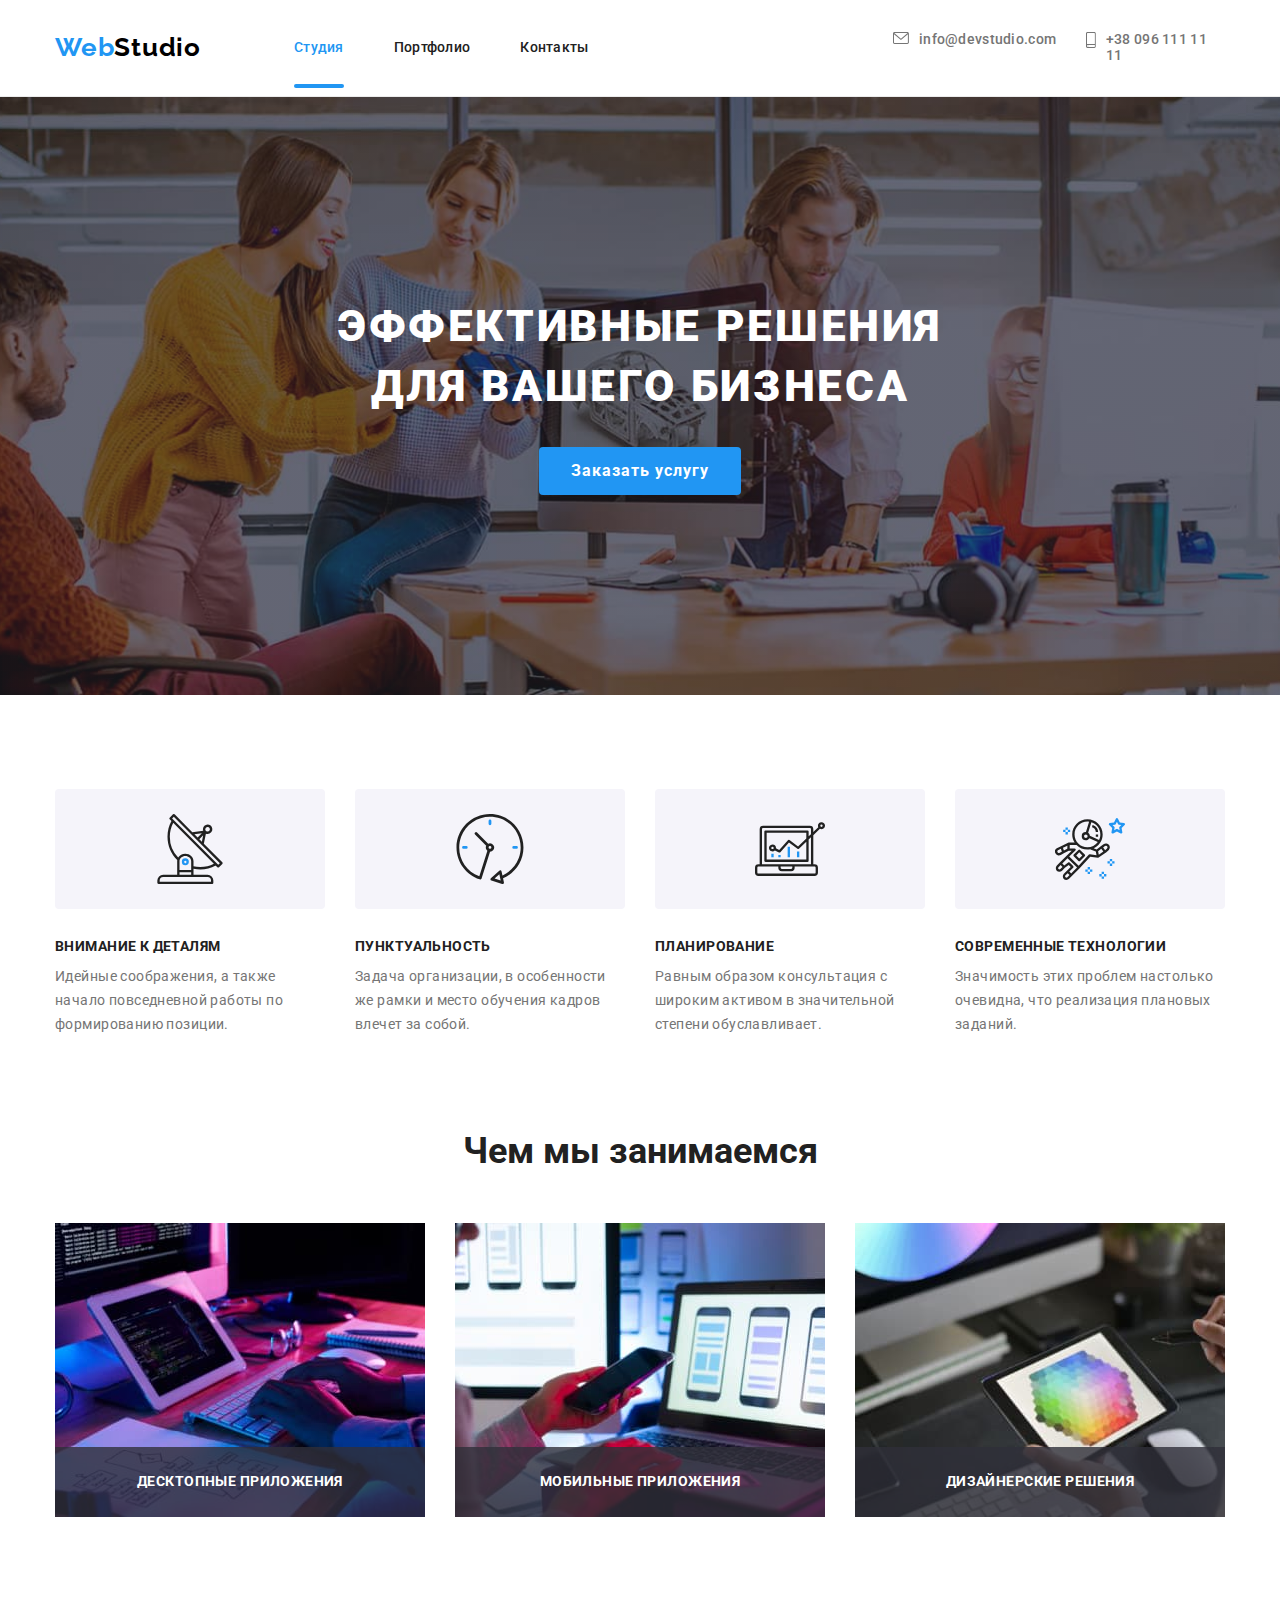
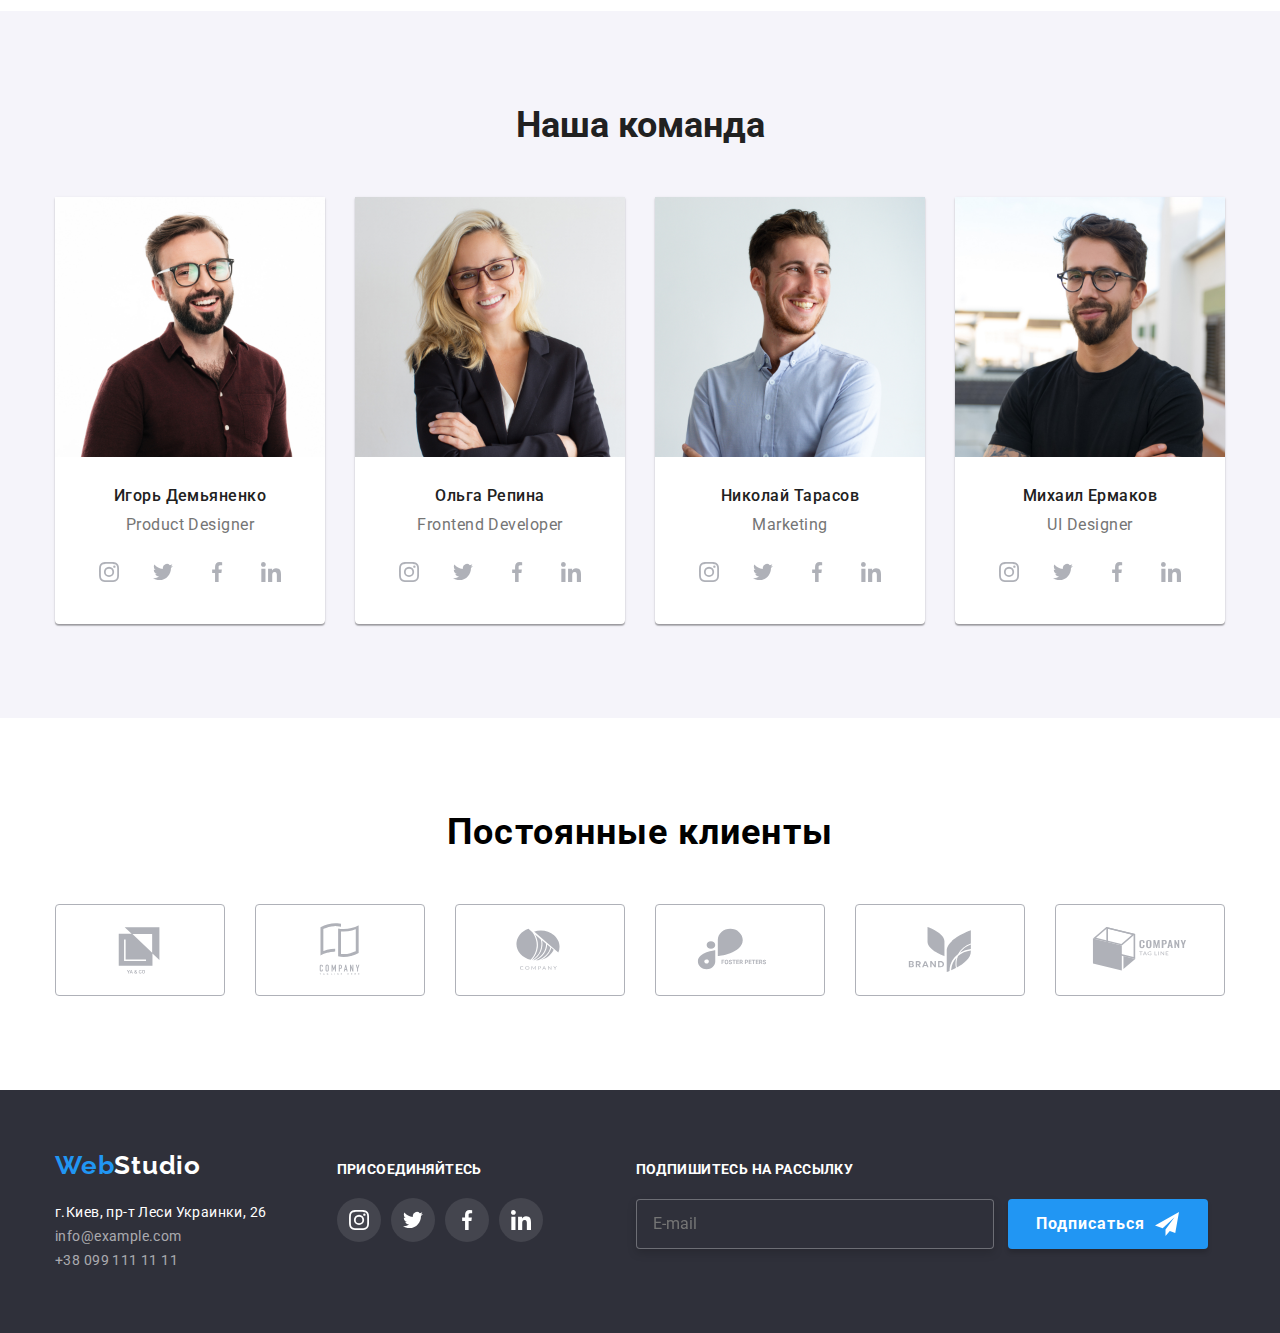
==== commit 01f5ccd3: "final edits" ====
--- a/index.html
+++ b/index.html
@@ -13,7 +13,9 @@
 			rel="stylesheet"
 			href="https://cdnjs.cloudflare.com/ajax/libs/modern-normalize/1.1.0/modern-normalize.min.css"
 		/>
-		<link rel="stylesheet" href="./css/main.css" />
+		<!--<link rel="stylesheet" href="./css/styles.css" /> -->
+		<link rel="stylesheet" href="./css/main.min.css"/>
+		
 	</head>
 	<body>
 	<header class="header">
@@ -24,13 +26,13 @@
 				</a>
 				<ul class="navigation__list list">
 					<li class="navigation__item navigation__item--color">
-						<a class="site-nav-link link current-page current link-header" href="./index.html">Студия</a>
+						<a class="navigation__link link current-page current navigation_link-item" href="./index.html">Студия</a>
 					</li>
 					<li class="navigation__item navigation__item--color">
-						<a class="site-nav-link link  link-header" href="./portfolio.html">Портфолио</a>
+						<a class="navigation__link link  navigation_link-item" href="./portfolio.html">Портфолио</a>
 					</li>
 					<li class="navigation__item navigation__item--color">
-						<a class="site-nav-link link link-header" href="#contacts">Контакты</a>
+						<a class="navigation__link link navigation_link-item" href="#contacts">Контакты</a>
 					</li>
 				</ul>
 			</nav>
@@ -62,7 +64,7 @@
 					<button class="hero__btn" type="button" data-modal-open>Заказать услугу</button>
 					<div class="backdrop is-hidden" data-modal>
 						<div class="modal">
-							<button class="modal__btn" type="button" data-modal-close>
+							<button class="modal-btn" type="button" data-modal-close>
 								<svg class="modal__svg" fill="#000" xmlns="http://www.w3.org/2000/svg" width="11px" height="11px">
 									<path
 										d="M11 1.108 9.892 0 5.5 4.392 1.108 0 0 1.108 4.392 5.5 0 9.892 1.108 11 5.5 6.608 9.892 11 11 9.892 6.608 5.5 11 1.108Z"
@@ -70,42 +72,42 @@
 									/>
 								</svg>
 							</button>
-							<strong class="form-title">Оставьте свои данные, мы вам перезвоним</strong>
+							<strong class="modal-title">Оставьте свои данные, мы вам перезвоним</strong>
 							<form class="modal-form">
 								<!--данные пользователя-->
-								<label class="form-group">
-									<span class="form-label">Имя</span>
-									<div class="form-input-box">
-										<input class="form-input" type="text" name="user-name" />
-										<svg class="form-icon" width="12px" height="12px">
+								<label class="form-modal__group">
+									<span class="form-modal__label">Имя</span>
+									<div class="form-modal__box">
+										<input class="form-modal__input" type="text" name="user-name" />
+										<svg class="form-modal__icon" width="12px" height="12px">
 											<use href="./images/symbol-defs.svg#icon-user"></use>
 										</svg>
 									</div>
 								</label>
 
-								<label class="form-group">
-									<span class="form-label">Телефон</span>
-									<div class="form-input-box">
-										<input class="form-input" type="phone" name="user-name" />
-										<svg class="form-icon" width="13px" height="13px">
+								<label class="form-modal__group">
+									<span class="form-modal__label">Телефон</span>
+									<div class="form-modal__box">
+										<input class="form-modal__input" type="phone" name="user-name" />
+										<svg class="form-modal__icon" width="13px" height="13px">
 											<use href="./images/symbol-defs.svg#icon-modal-phone"></use>
 										</svg>
 									</div>
 								</label>
 
-								<label class="form-group">
-									<span class="form-label">Почта</span>
-									<div class="form-input-box">
-										<input class="form-input" type="mail" name="user-name" />
-										<svg class="form-icon" width="15px" height="12px">
+								<label class="form-modal__group">
+									<span class="form-modal__label">Почта</span>
+									<div class="form-modal__box">
+										<input class="form-modal__input" type="mail" name="user-name" />
+										<svg class="form-modal__icon" width="15px" height="12px">
 											<use href="./images/symbol-defs.svg#icon-modal-mail"></use>
 										</svg>
 									</div>
 								</label>
-								<label class="form-group-area">
-									<span class="form-label">Комментарий</span>
+								<label class="form-modal__area">
+									<span class="form-modal__label">Комментарий</span>
 									<textarea
-										class="form-textarea"
+										class="form-modal__textarea"
 										name=""
 										id=""
 										cols="10"
@@ -114,19 +116,19 @@
 									></textarea>
 								</label>
 								<!--policy-privacy-->
-								<label class="form-policy-group">
-									<input type="checkbox" class="checkbox vissual__hidden" />
-									<span class="custom-checkbox">
-										<svg class="custom-checkbox-icon" width="11px" height="8px">
+								<label class="form-modal__policy">
+									<input type="checkbox" class="form-modal__checkbox vissual__hidden" />
+									<span class="form-modal__custom">
+										<svg class="form-modal__custom-icon" width="11px" height="8px">
 											<use href="./images/symbol-defs.svg#icon-checked"></use>
 										</svg>
 									</span>
-									<span class="form-policy-description">
+									<span class="form-modal__description">
 										Соглашаюсь с рассылкой и принимаю
-										<a href="" class="policy-link">Условия договора</a>
+										<a href="" class="form-modal__policy-link">Условия договора</a>
 									</span>
 								</label>
-								<button class="submit-btn" type="submit">Отправить</button>
+								<button class="form-modal__btn" type="submit">Отправить</button>
 							</form>
 						</div>
 					</div>
@@ -424,9 +426,8 @@
 		<footer class="footer" id="contacts">
 			<div class="container foot-cont">
 				<div class="footer-left">
-					<a class="link-logo link footer-link" href="/">
-						<span class="logo">Web</span>
-						<span class="logo-item">Studio</span>
+					<a class="logo link footer-link" href="/">
+						<span class="logo">Web</span><span class="logo-item">Studio</span>
 					</a>
 					<address class="foot-info">
 						<ul class="list address-main">
--- a/css/styles.css
+++ b/css/styles.css
@@ -0,0 +1,882 @@
+:root {
+  --duration: 250ms;
+  --timing-function: cubic-bezier(0.4, 0, 0.2, 1);
+  --primary-text-color: #212121;
+  --secondary-text-color: #757575;
+  --primary-white-color: #ffffff;
+  --accent-color: #2196f3;
+  --backround-color: #2f303a;
+}
+body {
+	background-color: var(--primary-white-color);
+	font-family: "Roboto", sans-serif;
+}
+
+a {
+	color: var(--primary-text-color);
+	text-decoration: none;
+}
+.vissual__hidden {
+	position: absolute;
+	white-space: nowrap;
+	width: 1px;
+	height: 1px;
+	overflow: hidden;
+	border: 0;
+	padding: 0;
+	margin: -1px;
+	clip: rect(0 0 0 0);
+	clip-path: inset(50%);
+}
+.list {
+	list-style-type: none;
+	margin: 0;
+	padding: 0;
+}
+.container {
+	width: 1200px;
+	padding-right: 15px;
+	padding-left: 15px;
+	margin-left: auto;
+	margin-right: auto;
+}
+h1,
+h2,
+h3,
+p,
+ul {
+	margin: 0;
+}
+img {
+	display: block;
+}
+.section {
+	padding-top: 94px;
+	padding-bottom: 94px;
+}
+
+/*header*/
+/*nav-section*/
+.header {
+	border-bottom: 1px solid #ececec;
+}
+.header__box {
+	display: flex;
+	align-items: center;
+}
+.navigation {
+	display: flex;
+}
+.navigation__logo {
+	font-family: "Raleway", sans-serif;
+	color: #000000;
+	font-weight: 700;
+	font-size: 26px;
+	line-height: 1.19;
+	letter-spacing: 0.03em;
+	margin-right: 93px;
+}
+.navigation__logo-header {
+	padding-top: 24px;
+	padding-bottom: 24px;
+}
+.navigation_text--logo {
+	color: var(--accent-color);
+}
+.navigation_link-item {
+	padding-top: 32px;
+	padding-bottom: 32px;
+	display: inline-block;
+}
+.navigation__list {
+	color: var(--primary-text-color);
+	font-weight: 500;
+	font-size: 14px;
+	line-height: 1.14;
+	letter-spacing: 0.02em;
+	margin-right: 305px;
+	padding: 0;
+	display: flex;
+	width: 294px;
+}
+.navigation__item--color {
+	color: black;
+}
+.current-page {
+	color: var(--accent-color);
+}
+
+.navigation__item:not(:last-child) {
+	margin-right: 50px;
+}
+
+.navigation__link {
+	position: relative;
+	transition: color var(--duration) var(--timing-function);
+}
+
+.navigation__link:hover,
+.navigation__link:focus {
+	color: var(--accent-color);
+}
+
+.navigation__link.current::after {
+	position: absolute;
+	bottom: 0;
+	left: 0;
+	content: '';
+	display: block;
+	width: 100%;
+	height: 4px;
+	background-color: var(--accent-color);
+	border-radius: 2px;
+}
+
+.navigation__link:hover::after {
+	position: absolute;
+	bottom: 0;
+	left: 0;
+	content: '';
+	display: block;
+	width: 100%;
+	height: 4px;
+	background-color: var(--accent-color);
+	border-radius: 2px;
+}
+
+/*contact-section*/
+
+.contact {
+	display: flex;
+	padding-top: 32px;
+	padding-bottom: 32px;
+}
+
+.contact__item {
+	display: inline-flex;
+}
+.contact__link {
+	color: var(--secondary-text-color);
+	font-weight: 500;
+	font-size: 14px;
+	line-height: 1.14;
+	letter-spacing: 0.02em;
+	display: flex;
+	transition: color var(--duration) var(--timing-function);
+}
+.contact__icon {
+	margin-right: 10px;
+	fill: currentColor;
+}
+
+.contact__item:not(:last-child) {
+	margin-right: 30px;
+}
+
+
+
+.contact__link:hover,
+.contact__link:focus,
+.contact__icon:hover {
+color: var(--accent-color);
+transition: transform var(--duration) var(--timing-function);
+}
+/*main*/
+.hero {
+	background-color: var(--backround-color);
+	padding-top: 200px;
+	padding-bottom: 200px;
+	text-align: center;
+	max-width: 1600px;
+	margin-left: auto;
+	margin-right: auto;
+	background-image: linear-gradient(to right, rgba(47, 48, 58, 0.4), rgba(47, 48, 58, 0.4)),
+		url(../images/background.jpg);
+	background-size: cover;
+	background-repeat: no-repeat;
+	background-position: center;
+}
+.hero__title {
+	color: var(--primary-white-color);
+	font-weight: 900;
+	font-size: 44px;
+	line-height: 1.36;
+	text-align: center;
+	letter-spacing: 0.06em;
+	text-transform: uppercase;
+	width: 696px;
+	margin-top: 0;
+	margin-bottom: 30px;
+	margin-right: auto;
+	margin-left: auto;
+}
+.hero__btn {
+	background-color: var(--accent-color);
+	color: var(--primary-white-color);
+	font-family: "Roboto", sans-serif;
+	font-weight: 700;
+	font-size: 16px;
+	line-height: 1.8;
+	letter-spacing: 0.06em;
+	cursor: pointer;
+	padding: 10px 32px;
+	border: none;
+	border-radius: 4px;
+}
+/* modal-form*/
+.hero .btn{
+
+}
+.backdrop{
+	position: fixed;
+	background-color: rgba(0, 0, 0, 0.2);
+	width: 100%;
+	height: 100%;
+	left: 0px;
+	top: 0px;
+	z-index: 1;
+	transition: opacity var(--duration) var(--timing-function),
+			visibility var(--duration) var(--timing-function);
+	
+}
+.backdrop.is-hidden{
+	opacity: 0;
+	visibility: hidden;
+	pointer-events: none;
+	
+}
+.modal{
+	position: absolute;
+	background-color: var(--primary-white-color) ;
+	padding: 40px;
+	width: 528px;
+	left: 50%;
+	top: 50%;
+	transform: translate(-50%, -45%);
+	box-shadow: 0px 1px 3px rgba(0, 0, 0, 0.12), 0px 1px 1px rgba(0, 0, 0, 0.14), 0px 2px 1px rgba(0, 0, 0, 0.2);
+	border-radius: 4px;
+	transition: transform var(--duration) var(--timing-function);
+
+}
+.backdrop.is-hidden .modal {
+	transform: translate(-50%, -50%) scale(0.5);
+}
+.modal-btn{
+	position: absolute;
+	width: 30px;
+	height: 30px;
+	right: 8px;
+	top: 8px;
+	display: flex;
+	justify-content: center;
+	align-items: center;
+	padding: 0;
+	border-radius: 50%;
+	cursor: pointer;
+	border: 1px solid rgba(0, 0, 0, 0.1);
+	background-color: transparent;
+	
+}
+.modal__svg{
+transition: fill var(--duration) var(--timing-function);
+}
+.modal-btn:hover .modal__svg
+{
+	fill: var(--accent-color) ;
+}
+/*modal-form*/
+.modal-title{
+	display: block;
+	margin-bottom: 30px;
+	text-align: center;
+	font-family: 'Roboto';
+	font-style: normal;
+	font-weight: 700;
+	font-size: 20px;
+	line-height: 1.15;
+	text-align: center;
+	letter-spacing: 0.03em;
+	color: var(--primary-text-color);
+}
+.modal-form{
+
+}
+.form-modal__group
+{
+	display: block;
+	margin: 0;
+}
+.form-modal__group:not(:last-child){
+	margin-bottom: 10px;
+}
+.form-modal__label{
+	display: block;
+	width: 25px;
+	font-family: 'Roboto';
+	font-style: normal;
+	font-weight: 400;
+	font-size: 12px;
+	line-height: 1.16;
+	letter-spacing: 0.01em;
+	padding: 0;
+	color: var(--secondary-text-color);
+	margin-bottom: 5px;
+}
+.form-modal__box{
+	position: relative;
+}
+.form-modal__input{
+	display: block;
+	border: 1px solid rgba(33, 33, 33, 0.2);
+	border-radius: 4px;
+	box-sizing: border-box;
+	width: 100%;
+	height: 40px;
+	padding: 10px 36px;
+	outline: transparent;
+	cursor: pointer;
+	transition: border-color var(--duration) var(--timing-function);
+}
+.form-modal__input:hover,
+.form-modal__input:focus
+{
+	border-color: var(--accent-color);
+	cursor: pointer;
+}
+.form-modal__input:hover+.form-modal__icon,
+.form-modal__input:focus+.form-modal__icon
+{
+	fill: var(--accent-color);
+}
+
+
+
+.form-modal__icon{
+	display: block;
+	position: absolute;
+	top:50%;
+	left: 5%;
+	transform: translate(-50%,-50%);
+	fill: #212121;
+	transition: fill var(--duration) var(--timing-function);
+}
+.form-modal__textarea{
+	display: block;
+	width: 100%;
+	border: 1px solid rgba(33, 33, 33, 0.2);
+	border-radius: 4px;
+	padding: 12px 16px;
+	resize: none;
+	transition: border-color var(--duration) var(--timing-function);
+}
+.form-modal__textarea::placeholder{
+	color: rgba(117, 117, 117, 0.5);
+	font-family: 'Roboto';
+	font-style: normal;
+	font-weight: 400;
+	font-size: 12px;
+	line-height: 1.16;
+	letter-spacing: 0.01em;
+	
+}
+.form-modal__textarea:hover,
+.form-modal__textarea:focus
+{
+	border-color:var(--accent-color)
+}
+.form-modal__area{
+	display: block;
+	margin-bottom: 20px;
+}
+.form-modal__policy{
+	display: flex;
+	align-items:center ;
+	justify-content: center;
+	margin-bottom: 30px;
+	
+}
+.checkbox {
+	
+}
+.form-modal__custom{
+	display: flex;
+	justify-content: center;
+	align-items: center;
+	margin-right: 9px;
+	width: 16px;
+	height: 15px;
+	border-radius: 2px; 
+	outline: 2px solid var(--primary-text-color);
+	outline-offset: -2px;
+	transition: background-color var(--duration) var(--timing-function);
+}
+.form-modal__checkbox:checked+.form-modal__custom{
+	background-color: var(--accent-color);
+	outline: none;
+	transition: outline var(--duration) var(--timing-function);
+}
+.form-modal__custom-icon{
+	fill: var(--primary-white-color);
+	opacity: 0;
+	transition: opacity var(--duration) var(--timing-function);
+}
+.form-modal__checkbox:checked + .form-modal__custom .form-modal__custom-icon{
+	opacity: 1;
+}
+.form-modal__description{
+	font-family: 'Roboto';
+	font-style: normal;
+	font-weight: 400;
+	font-size: 14px;
+	line-height: 1.7;
+	letter-spacing: 0.03em;
+	color: var(--secondary-text-color);
+}
+.form-modal__policy-link{
+	color: var(--accent-color);
+	text-decoration: underline;
+}
+.form-modal__btn{
+	background-color: var(--accent-color);
+	box-shadow: 0px 4px 4px rgba(0, 0, 0, 0.15);
+	border-radius: 4px;
+	width: 200px;
+	height: 50px;
+	border-color: transparent;
+	color: var(--primary-white-color);
+	font-family: 'Roboto';
+	font-style: normal;
+	font-weight: 700;
+	font-size: 16px;
+	line-height: 1.87;	
+	align-items: center;
+	text-align: center;
+	letter-spacing: 0.06em;
+	cursor: pointer;
+	transition: background-color var(--duration) var(--timing-function),
+				box-shadow var(--duration) var(--timing-function);
+}
+.form-modal__btn:hover,
+.form-modal__btn:focus	{
+	background-color: #188CE8;
+}
+
+
+/*our-benefits*/
+.benefits__list {
+	padding-bottom: 94px;
+}
+.benefits {
+	color: rgba(255, 255, 255, 1);
+}
+.list__ben {
+	display: flex;
+	padding: 0;
+	margin: 0;
+}
+.list__item {
+	margin-right: 30px;
+	width: 270px;
+}
+.list__btn {
+	display:flex;
+	justify-content: center;
+	width: 270px;
+	height: 120px;
+	border: none;
+	background-color: rgba(245, 244, 250, 1);
+	align-items: center;
+	border-radius: 4px;
+	margin-bottom: 30px;
+}
+.list__icon {
+	width: 70px;
+	height: 70px;
+}
+.list__title {
+	color: var(--primary-text-color);
+	font-weight: 700;
+	font-size: 14px;
+	line-height: 1.14;
+	letter-spacing: 0.03em;
+	text-transform: uppercase;
+	margin-bottom: 0;
+	margin-top: 0;
+}
+.list-ben-item:not(:last-child) {
+}
+.list__text {
+	color: var(--secondary-text-color);
+	font-weight: 400;
+	font-size: 14px;
+	line-height: 1.71;
+	letter-spacing: 0.03em;
+	margin-top: 10px;
+	margin-bottom: 0;
+}
+/*Чем мы занимаемся*/
+.main-title {
+	color: var(--primary-text-color);
+	font-weight: 700;
+	font-size: 36px;
+	line-height: 1.16;
+	text-align: center;
+	margin-top: 0;
+	margin-bottom: 50px;
+	margin-left: 0;
+	margin-right: 0;
+}
+
+.about-box {
+	padding-bottom: 94px;
+	padding-top: 0;
+	
+	
+}
+.main-list {
+	display: flex;
+	padding: 0;
+	
+	
+}
+.main-list-item{
+	position: relative;
+}
+.main-list-item-cont::after{
+	content: attr(description);
+	position: absolute;
+	background-color:rgba(47, 48, 58, 0.8);
+	display: flex;
+	width: 100%;
+	height: 70px;
+	bottom: 0;
+	left: 0;
+	color:var(--primary-white-color);
+	justify-content: center;
+	align-items: center;
+	font-family: 'Roboto';
+	font-style: normal;
+	font-weight: 700;
+	font-size: 14px;
+	line-height: 1.14;
+	letter-spacing: 0.03em;
+	text-transform: uppercase;
+	
+}
+.main-list-item:not(:last-child) {
+	margin-right: 30px;
+}
+.our-team {
+	background-color: rgba(245, 244, 250, 1);
+	padding-top: 94px;
+}
+.our-team-title {
+}
+.social-list {
+	display: flex;
+	justify-content: center;
+	align-items: center;
+	margin-top: 16px;
+	margin-bottom: 30px;
+}
+.social {
+	width: 44px;
+	height: 44px;
+	
+}
+.social:not(:last-child) {
+	margin-right: 10px;
+}
+.social-link:hover,
+.social-link:focus {
+	background-color: var(--accent-color);
+	transition: fill var(--duration) var(--timing-function);
+}
+.social-link {
+	width: 100%;
+	height: 100%;
+	display: flex;
+	justify-content: center;
+	align-items: center;
+	border-radius: 50%;
+	transition: background-color var(--duration) var(--timing-function);
+}
+.social-link:hover .social-icon,
+.social-link:focus .social-icon {
+	fill: var(--primary-white-color);
+	transition: transform var(--duration) var(--timing-function);
+}
+
+.social-icon {
+	width: 20px;
+	height: 20px;
+	fill: #afb1b8;
+	transition: fill var(--duration) var(--timing-function);
+	
+}
+.team-list {
+	display: flex;
+	padding: 0;
+}
+.team-list-item {
+	width: 270px;
+	box-shadow: 0px 1px 3px rgba(0, 0, 0, 0.12), 0px 1px 1px rgba(0, 0, 0, 0.14), 0px 2px 1px rgba(0, 0, 0, 0.2);
+	border-radius: 0px 0px 4px 4px;
+	background-color: var(--primary-white-color);
+}
+.team-list-item:not(:last-child) {
+	margin-right: 30px;
+}
+.demyanenko,
+.repina,
+.tarasov,
+.ermakov {
+	padding-top: 30px;
+}
+.title-worker {
+	color: var(--primary-text-color);
+	font-weight: 500;
+	font-size: 16px;
+	line-height: 1.18;
+	text-align: center;
+	letter-spacing: 0.03em;
+	margin-bottom: 10px;
+}
+.title-worker-item {
+	color: var(--secondary-text-color);
+	font-weight: 400;
+	font-size: 16px;
+	line-height: 1.18;
+	text-align: center;
+	letter-spacing: 0.03em;
+}
+/*clients*/
+.clients {
+	align-items: center;
+}
+.client-title {
+	font-family: "Roboto";
+	font-style: normal;
+	font-weight: 700;
+	font-size: 36px;
+	line-height: 1.16;
+	text-align: center;
+	letter-spacing: 0.03em;
+	margin-bottom: 50px;
+}
+.clients-list {
+	display: flex;
+	justify-content: center;
+	align-items: center;
+}
+.client-list-item {
+	display: flex;
+	border: 1px solid #afb1b8;
+	border-radius: 4px;
+	width: 170px;
+	height: 92px;
+	justify-content: center;
+	align-items: center;
+}
+.client-list-item:not(:last-child) {
+	margin-right: 30px;
+}
+.client-btn {
+	display: flex;
+	justify-content: center;
+	align-items: center;
+	width: 100%;
+	height: 100%;
+	transition: border-color var(--duration) var(--timing-function);
+}
+.client-btn-icon {
+	width: 106px;
+	height: 60px;
+	fill: #afb1b8;
+	transition: fill var(--duration) var(--timing-function);
+}
+.client-btn:hover .client-btn-icon,
+.client-btn:focus .client-btn-icon {
+	fill: var(--accent-color);
+}
+.client-list-item:hover,	
+.client-list-item:focus {
+	border-color: var(--accent-color);
+	
+}
+
+/*footer*/
+.footer {
+	background-color: var(--backround-color);
+	padding-top: 60px;
+	padding-bottom: 60px;
+}
+
+.foot-cont {
+	display: flex;
+	align-items: baseline;
+}
+
+.footer-left {
+	margin-right: 70px;
+}
+.logo{
+	font-family: 'Raleway';
+	font-style: normal;
+	font-weight: 700;
+	font-size: 26px;
+	line-height: 31px;
+	letter-spacing: 0.03em;
+	color: var(--accent-color);
+	margin-right: 0;
+}
+.logo-item {
+	color: var(--primary-white-color);
+}
+
+.foot-info {
+	margin-top: 20px;
+}
+
+
+
+.address {
+	color: var(--primary-white-color);
+	font-style: normal;
+	font-weight: 400;
+	font-size: 14px;
+	line-height: 1.71;
+	letter-spacing: 0.03em;
+}
+
+.address-main-item:not(:last-child) {
+	margin-bottom: 9px;
+}
+
+.address-item {
+	color: rgba(255, 255, 255, 0.6);
+	font-style: normal;
+	font-weight: 400;
+	font-size: 14px;
+	line-height: 1.71;
+	letter-spacing: 0.03em;
+}
+
+.footer-link {
+	margin-right: 0;
+	margin-bottom: 20px;
+}
+
+.footer-title {
+	font-family: "Roboto";
+	font-style: normal;
+	font-weight: 700;
+	font-size: 14px;
+	line-height: 1.14;
+	letter-spacing: 0.03em;
+	text-transform: uppercase;
+	color: var(--primary-white-color);
+	margin-bottom: 20px;
+}
+
+.footer-list {
+	display: flex;
+}
+
+.footer-list-item:not(:last-child) {
+	margin-right: 10px;
+}
+
+.footer-btn {
+	padding: 0;
+	width: 44px;
+	height: 44px;
+	border-color: transparent;
+	background-color: rgba(255, 255, 255, 0.1);
+	border-radius: 50%;
+	color: #fff;
+	display: flex;
+	align-items: center;
+	justify-content: center;
+	transition: background-color var(--duration) var(--timing-function);
+}
+
+.footer-icon {
+	width: 20px;
+	height: 20px;
+	fill: currentColor;
+	transition: fill var(--duration) var(--timing-function);
+}
+
+.footer-btn:hover,
+.footer-btn:focus {
+	background-color: var(--accent-color);
+	transition: transform var(--duration) var(--timing-function);
+}
+/*footer-modal*/
+
+.fotter-modal {
+	display: block;
+	margin-left: 93px;
+}
+
+.fotter-text {
+	display: block;
+
+}
+
+.fotter-label {
+	font-family: 'Roboto';
+	font-style: normal;
+	font-weight: 700;
+	font-size: 14px;
+	line-height: 1.14;
+	letter-spacing: 0.03em;
+	text-transform: uppercase;
+	color: var(--primary-white-color);
+}
+
+.fotter-modal-group {
+	display: flex;
+}
+
+.footer-form-input {
+	width: 358px;
+	height: 50px;
+	border: 1px solid rgba(255, 255, 255, 0.3);
+	filter: drop-shadow(0px 4px 4px rgba(0, 0, 0, 0.15));
+	border-radius: 4px;
+	margin-top: 20px;
+	background-color: #2F303A;
+	padding: 15px 16px;
+	cursor: pointer;
+	color: var(--primary-white-color);
+}
+
+.footer-form-btn {
+	padding: 0;
+	font-family: 'Roboto';
+	font-style: normal;
+	font-weight: 700;
+	font-size: 16px;
+	line-height: 30px;
+	display: inline-flex;
+	align-items: center;
+	text-align: center;
+	letter-spacing: 0.06em;
+	align-items: center;
+	justify-content: center;
+	margin-left: 10px;
+	background-color: var(--accent-color);
+	color: var(--primary-white-color);
+	width: 200px;
+	height: 50px;
+	box-shadow: 0px 4px 4px rgba(0, 0, 0, 0.15);
+	border-radius: 4px;
+	border-color: transparent;
+	cursor: pointer;
+}
+
+.footer-form-icon {
+	margin-left: 10px;
+}--- a/css/main.min.css
+++ b/css/main.min.css
@@ -0,0 +1,2 @@
+:root{--duration: 250ms;--timing-function: cubic-bezier(0.4, 0, 0.2, 1);--primary-text-color: #212121;--secondary-text-color: #757575;--primary-white-color: #ffffff;--accent-color: #2196f3;--backround-color: #2f303a}.vissual__hidden{position:absolute;white-space:nowrap;width:1px;height:1px;overflow:hidden;border:0;padding:0;margin:-1px;clip:rect(0 0 0 0);-webkit-clip-path:inset(50%);clip-path:inset(50%)}body{background-color:var(--primary-white-color);font-family:"Roboto", sans-serif}.section{padding-top:94px;padding-bottom:94px}.container{width:1200px;padding-right:15px;padding-left:15px;margin-left:auto;margin-right:auto}h1,h2,h3,p,ul{margin:0}.list{list-style-type:none;margin:0;padding:0}a{color:var(--primary-text-color);text-decoration:none}img{display:block}.header{border-bottom:1px solid #ececec}.header__box{display:-webkit-box;display:-ms-flexbox;display:flex;-webkit-box-align:center;-ms-flex-align:center;align-items:center}.navigation{display:-webkit-box;display:-ms-flexbox;display:flex}.navigation__logo{font-family:"Raleway", sans-serif;color:#000000;font-weight:700;font-size:26px;line-height:1.19;letter-spacing:0.03em;margin-right:93px}.navigation__logo-header{padding-top:24px;padding-bottom:24px}.navigation_text--logo{color:var(--accent-color)}.navigation_link-item{padding-top:32px;padding-bottom:32px;display:inline-block}.navigation__list{color:var(--primary-text-color);font-weight:500;font-size:14px;line-height:1.14;letter-spacing:0.02em;margin-right:305px;padding:0;display:-webkit-box;display:-ms-flexbox;display:flex;width:294px}.navigation__item--color{color:black}.current-page{color:var(--accent-color)}.current-page::after{position:absolute;bottom:0;left:0;content:"";display:block;width:100%;height:4px;background-color:#2196f3;border-radius:2px}.navigation__item:not(:last-child){margin-right:50px}.navigation__link{position:relative;-webkit-transition:color var(--duration) var(--timing-function);transition:color var(--duration) var(--timing-function)}.navigation__link:hover,.navigation__link:focus{color:var(--accent-color)}.navigation__link:hover::after,.navigation__link:focus::after{position:absolute;bottom:0;left:0;content:'';display:block;width:100%;height:4px;background-color:var(--accent-color);border-radius:2px}.contact{display:-webkit-box;display:-ms-flexbox;display:flex;padding-top:32px;padding-bottom:32px}.contact__item{display:-webkit-inline-box;display:-ms-inline-flexbox;display:inline-flex}.contact__item:not(:last-child){margin-right:30px}.contact__link{color:var(--secondary-text-color);font-weight:500;font-size:14px;line-height:1.14;letter-spacing:0.02em;display:-webkit-box;display:-ms-flexbox;display:flex;-webkit-transition:color var(--duration) var(--timing-function);transition:color var(--duration) var(--timing-function)}.contact__link:hover,.contact__link:focus,.contact__link:hover{color:var(--accent-color);-webkit-transition:-webkit-transform var(--duration) var(--timing-function);transition:-webkit-transform var(--duration) var(--timing-function);transition:transform var(--duration) var(--timing-function);transition:transform var(--duration) var(--timing-function), -webkit-transform var(--duration) var(--timing-function)}.contact__icon{margin-right:10px;fill:currentColor}.hero{background-color:var(--backround-color);padding-top:200px;padding-bottom:200px;text-align:center;max-width:1600px;margin-left:auto;margin-right:auto;background-image:-webkit-gradient(linear, left top, right top, from(rgba(47,48,58,0.4)), to(rgba(47,48,58,0.4))),url(../images/background.jpg);background-image:linear-gradient(to right, rgba(47,48,58,0.4), rgba(47,48,58,0.4)),url(../images/background.jpg);background-size:cover;background-repeat:no-repeat;background-position:center}.hero__title{color:var(--primary-white-color);font-weight:900;font-size:44px;line-height:1.36;text-align:center;letter-spacing:0.06em;text-transform:uppercase;width:696px;margin-top:0;margin-bottom:30px;margin-right:auto;margin-left:auto}.hero__btn{background-color:var(--accent-color);color:var(--primary-white-color);font-family:"Roboto", sans-serif;font-weight:700;font-size:16px;line-height:1.8;letter-spacing:0.06em;cursor:pointer;padding:10px 32px;border:none;border-radius:4px}.backdrop{position:fixed;background-color:rgba(0,0,0,0.2);width:100%;height:100%;left:0px;top:0px;z-index:1;-webkit-transition:opacity var(--duration) var(--timing-function),visibility var(--duration) var(--timing-function);transition:opacity var(--duration) var(--timing-function),visibility var(--duration) var(--timing-function)}.backdrop.is-hidden{opacity:0;visibility:hidden;pointer-events:none}.modal{position:absolute;background-color:var(--primary-white-color);padding:40px;width:528px;left:50%;top:50%;-webkit-transform:translate(-50%, -45%);transform:translate(-50%, -45%);-webkit-box-shadow:0px 1px 3px rgba(0,0,0,0.12),0px 1px 1px rgba(0,0,0,0.14),0px 2px 1px rgba(0,0,0,0.2);box-shadow:0px 1px 3px rgba(0,0,0,0.12),0px 1px 1px rgba(0,0,0,0.14),0px 2px 1px rgba(0,0,0,0.2);border-radius:4px;-webkit-transition:-webkit-transform var(--duration) var(--timing-function);transition:-webkit-transform var(--duration) var(--timing-function);transition:transform var(--duration) var(--timing-function);transition:transform var(--duration) var(--timing-function), -webkit-transform var(--duration) var(--timing-function)}.backdrop.is-hidden .modal{-webkit-transform:translate(-50%, -50%) scale(0.5);transform:translate(-50%, -50%) scale(0.5)}.modal-btn{position:absolute;width:30px;height:30px;right:8px;top:8px;display:-webkit-box;display:-ms-flexbox;display:flex;-webkit-box-pack:center;-ms-flex-pack:center;justify-content:center;-webkit-box-align:center;-ms-flex-align:center;align-items:center;padding:0;border-radius:50%;cursor:pointer;border:1px solid rgba(0,0,0,0.1);background-color:transparent}.modal-btn:hover .modal__svg{fill:var(--accent-color)}.modal__svg{-webkit-transition:fill var(--duration) var(--timing-function);transition:fill var(--duration) var(--timing-function)}.modal-title{display:block;margin-bottom:30px;text-align:center;font-family:'Roboto';font-style:normal;font-weight:700;font-size:20px;line-height:1.15;text-align:center;letter-spacing:0.03em;color:var(--primary-text-color)}.form-modal__group{display:block;margin:0}.form-modal__group:not(:last-child){margin-bottom:10px}.form-modal__label{display:block;width:25px;font-family:'Roboto';font-style:normal;font-weight:400;font-size:12px;line-height:1.16;letter-spacing:0.01em;padding:0;color:var(--secondary-text-color);margin-bottom:5px}.form-modal__box{position:relative}.form-modal__input{display:block;border:1px solid rgba(33,33,33,0.2);border-radius:4px;-webkit-box-sizing:border-box;box-sizing:border-box;width:100%;height:40px;padding:10px 36px;outline:transparent;cursor:pointer;-webkit-transition:border-color var(--duration) var(--timing-function);transition:border-color var(--duration) var(--timing-function)}.form-modal__input:hover,.form-modal__input:focus{border-color:var(--accent-color);cursor:pointer}.form-modal__input:hover+.form-modal__icon,.form-modal__input:focus+.form-modal__icon{fill:var(--accent-color)}.form-modal__icon{display:block;position:absolute;top:50%;left:5%;-webkit-transform:translate(-50%, -50%);transform:translate(-50%, -50%);fill:#212121;-webkit-transition:fill var(--duration) var(--timing-function);transition:fill var(--duration) var(--timing-function)}.form-modal__textarea{display:block;width:100%;border:1px solid rgba(33,33,33,0.2);border-radius:4px;padding:12px 16px;resize:none;-webkit-transition:border-color var(--duration) var(--timing-function);transition:border-color var(--duration) var(--timing-function)}.form-modal__textarea::-webkit-input-placeholder{color:rgba(117,117,117,0.5);font-family:'Roboto';font-style:normal;font-weight:400;font-size:12px;line-height:1.16;letter-spacing:0.01em}.form-modal__textarea:-ms-input-placeholder{color:rgba(117,117,117,0.5);font-family:'Roboto';font-style:normal;font-weight:400;font-size:12px;line-height:1.16;letter-spacing:0.01em}.form-modal__textarea::-ms-input-placeholder{color:rgba(117,117,117,0.5);font-family:'Roboto';font-style:normal;font-weight:400;font-size:12px;line-height:1.16;letter-spacing:0.01em}.form-modal__textarea::placeholder{color:rgba(117,117,117,0.5);font-family:'Roboto';font-style:normal;font-weight:400;font-size:12px;line-height:1.16;letter-spacing:0.01em}.form-modal__textarea:hover,.form-modal__textarea:focus{border-color:var(--accent-color)}.form-modal__area{display:block;margin-bottom:20px}.form-modal__policy{display:-webkit-box;display:-ms-flexbox;display:flex;-webkit-box-align:center;-ms-flex-align:center;align-items:center;-webkit-box-pack:center;-ms-flex-pack:center;justify-content:center;margin-bottom:30px}.form-modal__custom{display:-webkit-box;display:-ms-flexbox;display:flex;-webkit-box-pack:center;-ms-flex-pack:center;justify-content:center;-webkit-box-align:center;-ms-flex-align:center;align-items:center;margin-right:9px;width:16px;height:15px;border-radius:2px;outline:2px solid var(--primary-text-color);outline-offset:-2px;-webkit-transition:background-color var(--duration) var(--timing-function);transition:background-color var(--duration) var(--timing-function)}.form-modal__checkbox:checked+.form-modal__custom{background-color:var(--accent-color);outline:none;-webkit-transition:outline var(--duration) var(--timing-function);transition:outline var(--duration) var(--timing-function)}.form-modal__custom-icon{fill:var(--primary-white-color);opacity:0;-webkit-transition:opacity var(--duration) var(--timing-function);transition:opacity var(--duration) var(--timing-function)}.form-modal__checkbox:checked+.form-modal__custom .form-modal__custom-icon{opacity:1}.form-modal__description{font-family:'Roboto';font-style:normal;font-weight:400;font-size:14px;line-height:1.7;letter-spacing:0.03em;color:var(--secondary-text-color)}.form-modal__policy-link{color:var(--accent-color);text-decoration:underline}.form-modal__btn{background-color:var(--accent-color);-webkit-box-shadow:0px 4px 4px rgba(0,0,0,0.15);box-shadow:0px 4px 4px rgba(0,0,0,0.15);border-radius:4px;width:200px;height:50px;border-color:transparent;color:var(--primary-white-color);font-family:'Roboto';font-style:normal;font-weight:700;font-size:16px;line-height:1.87;-webkit-box-align:center;-ms-flex-align:center;align-items:center;text-align:center;letter-spacing:0.06em;cursor:pointer;-webkit-transition:background-color var(--duration) var(--timing-function),-webkit-box-shadow var(--duration) var(--timing-function);transition:background-color var(--duration) var(--timing-function),-webkit-box-shadow var(--duration) var(--timing-function);transition:background-color var(--duration) var(--timing-function),box-shadow var(--duration) var(--timing-function);transition:background-color var(--duration) var(--timing-function),box-shadow var(--duration) var(--timing-function),-webkit-box-shadow var(--duration) var(--timing-function)}.form-modal__btn:hover,.form-modal__btn:focus{background-color:#188CE8}.benefits__list{padding-bottom:94px}.benefits{color:#fff}.list__ben{display:-webkit-box;display:-ms-flexbox;display:flex;padding:0;margin:0}.list__item{margin-right:30px;width:270px}.list__btn{display:-webkit-box;display:-ms-flexbox;display:flex;-webkit-box-pack:center;-ms-flex-pack:center;justify-content:center;width:270px;height:120px;border:none;background-color:#f5f4fa;-webkit-box-align:center;-ms-flex-align:center;align-items:center;border-radius:4px;margin-bottom:30px}.list__icon{width:70px;height:70px}.list__title{color:var(--primary-text-color);font-weight:700;font-size:14px;line-height:1.14;letter-spacing:0.03em;text-transform:uppercase;margin-bottom:0;margin-top:0}.list__text{color:var(--secondary-text-color);font-weight:400;font-size:14px;line-height:1.71;letter-spacing:0.03em;margin-top:10px;margin-bottom:0}.main-title{color:var(--primary-text-color);font-weight:700;font-size:36px;line-height:1.16;text-align:center;margin-top:0;margin-bottom:50px;margin-left:0;margin-right:0}.about-box{padding-bottom:94px;padding-top:0}.main-list{display:-webkit-box;display:-ms-flexbox;display:flex;padding:0}.main-list-item{position:relative}.main-list-item:not(:last-child){margin-right:30px}.main-list-item-cont::after{content:attr(description);position:absolute;background-color:rgba(47,48,58,0.8);display:-webkit-box;display:-ms-flexbox;display:flex;width:100%;height:70px;bottom:0;left:0;color:var(--primary-white-color);-webkit-box-pack:center;-ms-flex-pack:center;justify-content:center;-webkit-box-align:center;-ms-flex-align:center;align-items:center;font-family:'Roboto';font-style:normal;font-weight:700;font-size:14px;line-height:1.14;letter-spacing:0.03em;text-transform:uppercase}.our-team{background-color:#f5f4fa;padding-top:94px}.social-list{display:-webkit-box;display:-ms-flexbox;display:flex;-webkit-box-pack:center;-ms-flex-pack:center;justify-content:center;-webkit-box-align:center;-ms-flex-align:center;align-items:center;margin-top:16px;margin-bottom:30px}.social{width:44px;height:44px}.social:not(:last-child){margin-right:10px}.social-link{width:100%;height:100%;display:-webkit-box;display:-ms-flexbox;display:flex;-webkit-box-pack:center;-ms-flex-pack:center;justify-content:center;-webkit-box-align:center;-ms-flex-align:center;align-items:center;border-radius:50%;-webkit-transition:background-color var(--duration) var(--timing-function);transition:background-color var(--duration) var(--timing-function)}.social-link:hover,.social-link:focus{background-color:var(--accent-color);-webkit-transition:fill var(--duration) var(--timing-function);transition:fill var(--duration) var(--timing-function)}.social-link:hover .social-icon,.social-link:focus .social-icon{fill:var(--primary-white-color);-webkit-transition:-webkit-transform var(--duration) var(--timing-function);transition:-webkit-transform var(--duration) var(--timing-function);transition:transform var(--duration) var(--timing-function);transition:transform var(--duration) var(--timing-function), -webkit-transform var(--duration) var(--timing-function)}.social-icon{width:20px;height:20px;fill:#afb1b8;-webkit-transition:fill var(--duration) var(--timing-function);transition:fill var(--duration) var(--timing-function)}.team-list{display:-webkit-box;display:-ms-flexbox;display:flex;padding:0}.team-list-item{width:270px;-webkit-box-shadow:0px 1px 3px rgba(0,0,0,0.12),0px 1px 1px rgba(0,0,0,0.14),0px 2px 1px rgba(0,0,0,0.2);box-shadow:0px 1px 3px rgba(0,0,0,0.12),0px 1px 1px rgba(0,0,0,0.14),0px 2px 1px rgba(0,0,0,0.2);border-radius:0px 0px 4px 4px;background-color:var(--primary-white-color)}.team-list-item:not(:last-child){margin-right:30px}.demyanenko,.repina,.tarasov,.ermakov{padding-top:30px}.title-worker{color:var(--primary-text-color);font-weight:500;font-size:16px;line-height:1.18;text-align:center;letter-spacing:0.03em;margin-bottom:10px}.title-worker-item{color:var(--secondary-text-color);font-weight:400;font-size:16px;line-height:1.18;text-align:center;letter-spacing:0.03em}.clients{-webkit-box-align:center;-ms-flex-align:center;align-items:center}.client-title{font-family:'Roboto';font-style:normal;font-weight:700;font-size:36px;line-height:1.16;text-align:center;letter-spacing:0.03em;margin-bottom:50px}.clients-list{display:-webkit-box;display:-ms-flexbox;display:flex;-webkit-box-pack:center;-ms-flex-pack:center;justify-content:center;-webkit-box-align:center;-ms-flex-align:center;align-items:center}.client-list-item{display:-webkit-box;display:-ms-flexbox;display:flex;border:1px solid #afb1b8;border-radius:4px;width:170px;height:92px;-webkit-box-pack:center;-ms-flex-pack:center;justify-content:center;-webkit-box-align:center;-ms-flex-align:center;align-items:center}.client-list-item:not(:last-child){margin-right:30px}.client-list-item:hover,.client-list-item:focus{border-color:var(--accent-color)}.client-btn{display:-webkit-box;display:-ms-flexbox;display:flex;-webkit-box-pack:center;-ms-flex-pack:center;justify-content:center;-webkit-box-align:center;-ms-flex-align:center;align-items:center;width:100%;height:100%;-webkit-transition:border-color var(--duration) var(--timing-function);transition:border-color var(--duration) var(--timing-function)}.client-btn:hover .client-btn-icon,.client-btn:focus .client-btn-icon{fill:var(--accent-color)}.client-btn-icon{width:106px;height:60px;fill:#afb1b8;-webkit-transition:fill var(--duration) var(--timing-function);transition:fill var(--duration) var(--timing-function)}.fotter-modal{display:block;margin-left:93px}.fotter-text{display:block}.fotter-label{font-family:'Roboto';font-style:normal;font-weight:700;font-size:14px;line-height:1.14;letter-spacing:0.03em;text-transform:uppercase;color:var(--primary-white-color)}.fotter-modal-group{display:-webkit-box;display:-ms-flexbox;display:flex}.footer-form-input{width:358px;height:50px;border:1px solid rgba(255,255,255,0.3);-webkit-filter:drop-shadow(0px 4px 4px rgba(0,0,0,0.15));filter:drop-shadow(0px 4px 4px rgba(0,0,0,0.15));border-radius:4px;margin-top:20px;background-color:#2F303A;padding:15px 16px;cursor:pointer;color:var(--primary-white-color)}.footer-form-btn{padding:0;font-family:'Roboto';font-style:normal;font-weight:700;font-size:16px;line-height:30px;display:-webkit-inline-box;display:-ms-inline-flexbox;display:inline-flex;-webkit-box-align:center;-ms-flex-align:center;align-items:center;text-align:center;letter-spacing:0.06em;align-items:center;-webkit-box-pack:center;-ms-flex-pack:center;justify-content:center;margin-left:10px;background-color:var(--accent-color);color:var(--primary-white-color);width:200px;height:50px;-webkit-box-shadow:0px 4px 4px rgba(0,0,0,0.15);box-shadow:0px 4px 4px rgba(0,0,0,0.15);border-radius:4px;border-color:transparent;cursor:pointer}.footer-form-icon{margin-left:10px}.footer{background-color:var(--backround-color);padding-top:60px;padding-bottom:60px}.foot-cont{display:-webkit-box;display:-ms-flexbox;display:flex;-webkit-box-align:baseline;-ms-flex-align:baseline;align-items:baseline}.footer-left{margin-right:70px}.logo{font-family:'Raleway';font-style:normal;font-weight:700;font-size:26px;line-height:31px;letter-spacing:0.03em;color:var(--accent-color);margin-right:0}.logo-item{color:var(--primary-white-color)}.foot-info{margin-top:20px}.address{color:var(--primary-white-color);font-style:normal;font-weight:400;font-size:14px;line-height:1.71;letter-spacing:0.03em}.address-item{color:rgba(255,255,255,0.6);font-style:normal;font-weight:400;font-size:14px;line-height:1.71;letter-spacing:0.03em}.address-item:not(:last-child){margin-bottom:9px}.footer-link{margin-right:0;margin-bottom:20px}.footer-title{font-family:"Roboto";font-style:normal;font-weight:700;font-size:14px;line-height:1.14;letter-spacing:0.03em;text-transform:uppercase;color:var(--primary-white-color);margin-bottom:20px}.footer-list{display:-webkit-box;display:-ms-flexbox;display:flex}.footer-list-item:not(:last-child){margin-right:10px}.footer-btn{padding:0;width:44px;height:44px;border-color:transparent;background-color:rgba(255,255,255,0.1);border-radius:50%;color:#fff;display:-webkit-box;display:-ms-flexbox;display:flex;-webkit-box-align:center;-ms-flex-align:center;align-items:center;-webkit-box-pack:center;-ms-flex-pack:center;justify-content:center;-webkit-transition:background-color var(--duration) var(--timing-function);transition:background-color var(--duration) var(--timing-function)}.footer-btn:hover,.footer-btn:focus{background-color:var(--accent-color);-webkit-transition:-webkit-transform var(--duration) var(--timing-function);transition:-webkit-transform var(--duration) var(--timing-function);transition:transform var(--duration) var(--timing-function);transition:transform var(--duration) var(--timing-function), -webkit-transform var(--duration) var(--timing-function)}.footer-icon{width:20px;height:20px;fill:currentColor;-webkit-transition:fill var(--duration) var(--timing-function);transition:fill var(--duration) var(--timing-function)}.btn{color:var(--primary-text-color);font-family:'Roboto', sans-serif;font-weight:500;font-size:16px;line-height:1.6;text-align:center;letter-spacing:0.03em;border-color:transparent;border-radius:4px;cursor:pointer;padding:6px 22px;-webkit-transition:background-color var(--duration) var(--timing-function),color var(--duration) var(--timing-function),-webkit-box-shadow var(--duration) var(--timing-function);transition:background-color var(--duration) var(--timing-function),color var(--duration) var(--timing-function),-webkit-box-shadow var(--duration) var(--timing-function);transition:background-color var(--duration) var(--timing-function),color var(--duration) var(--timing-function),box-shadow var(--duration) var(--timing-function);transition:background-color var(--duration) var(--timing-function),color var(--duration) var(--timing-function),box-shadow var(--duration) var(--timing-function),-webkit-box-shadow var(--duration) var(--timing-function)}.btn:hover,.btn:focus{background-color:var(--accent-color);color:var(--primary-white-color);-webkit-box-shadow:0px 3px 1px rgba(0,0,0,0.1),0px 1px 2px rgba(0,0,0,0.08),0px 2px 2px rgba(0,0,0,0.12);box-shadow:0px 3px 1px rgba(0,0,0,0.1),0px 1px 2px rgba(0,0,0,0.08),0px 2px 2px rgba(0,0,0,0.12)}.btn-section-list{display:-webkit-box;display:-ms-flexbox;display:flex;-webkit-box-pack:center;-ms-flex-pack:center;justify-content:center;margin-bottom:50px}.btn-section-list-item:not(:last-child){margin-right:8px}.cards-name{cursor:pointer;padding:20px 24px;border-bottom:1px solid #EEEEEE;border-left:1px solid #EEEEEE;border-right:1px solid #EEEEEE}.cards-name:hover{-webkit-box-shadow:0px 1px 1px rgba(0,0,0,0.12),0px 4px 4px rgba(0,0,0,0.06),1px 4px 6px rgba(0,0,0,0.16);box-shadow:0px 1px 1px rgba(0,0,0,0.12),0px 4px 4px rgba(0,0,0,0.06),1px 4px 6px rgba(0,0,0,0.16)}.description{position:relative;overflow:hidden}.image{display:block;width:auto;height:100%}.text-description{position:absolute;top:0;left:0;width:100%;height:100%;padding:63px 24px;font-family:'Roboto';font-style:normal;font-weight:400;font-size:18px;line-height:1.5;letter-spacing:0.03em;color:#FFFFFF;background-color:rgba(33,150,243,0.9);-webkit-transform:translateY(101%);transform:translateY(101%);-webkit-transition:-webkit-transform var(--duration) var(--timing-function);transition:-webkit-transform var(--duration) var(--timing-function);transition:transform var(--duration) var(--timing-function);transition:transform var(--duration) var(--timing-function), -webkit-transform var(--duration) var(--timing-function)}.link-cards:hover,.link-cards:focus{-webkit-box-shadow:0px 1px 1px rgba(0,0,0,0.12),0px 4px 4px rgba(0,0,0,0.06),1px 4px 6px rgba(0,0,0,0.16);box-shadow:0px 1px 1px rgba(0,0,0,0.12),0px 4px 4px rgba(0,0,0,0.06),1px 4px 6px rgba(0,0,0,0.16);-webkit-transition:-webkit-transform var(--duration) var(--timing-function);transition:-webkit-transform var(--duration) var(--timing-function);transition:transform var(--duration) var(--timing-function);transition:transform var(--duration) var(--timing-function), -webkit-transform var(--duration) var(--timing-function)}.main-content{display:-webkit-box;display:-ms-flexbox;display:flex;-ms-flex-wrap:wrap;flex-wrap:wrap}.main-content-list{width:370px;margin-right:30px;margin-bottom:30px}.main-content-list:hover .text-description,.main-content-list:focus .text-description{-webkit-transform:translateY(0);transform:translateY(0);-webkit-transition:-webkit-transform var(--duration) var(--timing-function);transition:-webkit-transform var(--duration) var(--timing-function);transition:transform var(--duration) var(--timing-function);transition:transform var(--duration) var(--timing-function), -webkit-transform var(--duration) var(--timing-function)}.main-content-list:nth-child(3n){margin-right:0px}.main-content-list:nth-last-child(-n+3){margin-bottom:0px}.main-content-title{color:var(--primary-text-color);font-weight:700;font-size:18px;line-height:2;letter-spacing:0.06em;margin-bottom:4px;margin-top:0}.main-content-item{color:var(--secondary-text-color);font-weight:400;font-size:16px;line-height:1.8;letter-spacing:0.03em;margin:0}
+/*# sourceMappingURL=main.min.css.map */